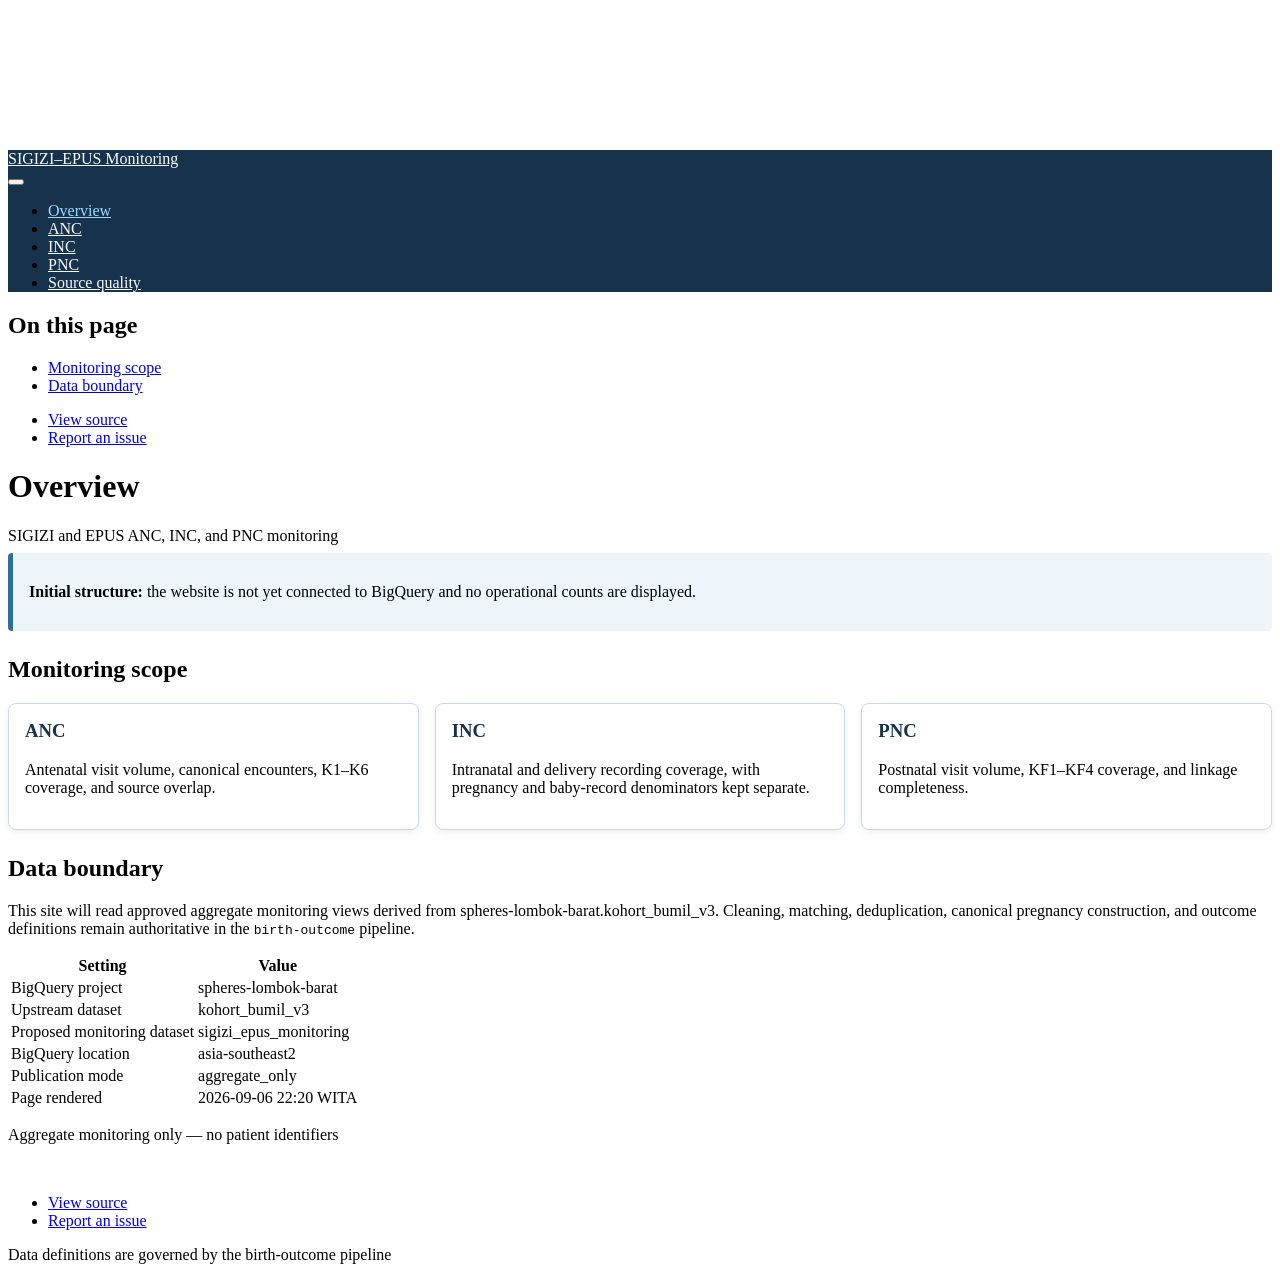
==== index.html @ 863f7309 "Built site for gh-pages" ====
<!DOCTYPE html>
<html xmlns="http://www.w3.org/1999/xhtml" lang="en" xml:lang="en"><head>

<meta charset="utf-8">
<meta name="generator" content="quarto-1.7.32">

<meta name="viewport" content="width=device-width, initial-scale=1.0, user-scalable=yes">

<meta name="description" content="SIGIZI and EPUS ANC, INC, and PNC monitoring">

<title>Overview – SIGIZI–EPUS Monitoring</title>
<style>
code{white-space: pre-wrap;}
span.smallcaps{font-variant: small-caps;}
div.columns{display: flex; gap: min(4vw, 1.5em);}
div.column{flex: auto; overflow-x: auto;}
div.hanging-indent{margin-left: 1.5em; text-indent: -1.5em;}
ul.task-list{list-style: none;}
ul.task-list li input[type="checkbox"] {
  width: 0.8em;
  margin: 0 0.8em 0.2em -1em; /* quarto-specific, see https://github.com/quarto-dev/quarto-cli/issues/4556 */ 
  vertical-align: middle;
}
</style>


<script src="site_libs/quarto-nav/quarto-nav.js"></script>
<script src="site_libs/quarto-nav/headroom.min.js"></script>
<script src="site_libs/clipboard/clipboard.min.js"></script>
<script src="site_libs/quarto-search/autocomplete.umd.js"></script>
<script src="site_libs/quarto-search/fuse.min.js"></script>
<script src="site_libs/quarto-search/quarto-search.js"></script>
<meta name="quarto:offset" content="./">
<script src="site_libs/quarto-html/quarto.js" type="module"></script>
<script src="site_libs/quarto-html/tabsets/tabsets.js" type="module"></script>
<script src="site_libs/quarto-html/popper.min.js"></script>
<script src="site_libs/quarto-html/tippy.umd.min.js"></script>
<script src="site_libs/quarto-html/anchor.min.js"></script>
<link href="site_libs/quarto-html/tippy.css" rel="stylesheet">
<link href="site_libs/quarto-html/quarto-syntax-highlighting-37eea08aefeeee20ff55810ff984fec1.css" rel="stylesheet" id="quarto-text-highlighting-styles">
<script src="site_libs/bootstrap/bootstrap.min.js"></script>
<link href="site_libs/bootstrap/bootstrap-icons.css" rel="stylesheet">
<link href="site_libs/bootstrap/bootstrap-dfb324f25d9b1687192fa8be62ac8f9c.min.css" rel="stylesheet" append-hash="true" id="quarto-bootstrap" data-mode="light">
<script id="quarto-search-options" type="application/json">{
  "location": "navbar",
  "copy-button": false,
  "collapse-after": 3,
  "panel-placement": "end",
  "type": "overlay",
  "limit": 50,
  "keyboard-shortcut": [
    "f",
    "/",
    "s"
  ],
  "show-item-context": false,
  "language": {
    "search-no-results-text": "No results",
    "search-matching-documents-text": "matching documents",
    "search-copy-link-title": "Copy link to search",
    "search-hide-matches-text": "Hide additional matches",
    "search-more-match-text": "more match in this document",
    "search-more-matches-text": "more matches in this document",
    "search-clear-button-title": "Clear",
    "search-text-placeholder": "",
    "search-detached-cancel-button-title": "Cancel",
    "search-submit-button-title": "Submit",
    "search-label": "Search"
  }
}</script>


<link rel="stylesheet" href="styles.css">
</head>

<body class="nav-fixed quarto-light">

<div id="quarto-search-results"></div>
  <header id="quarto-header" class="headroom fixed-top">
    <nav class="navbar navbar-expand-lg " data-bs-theme="dark">
      <div class="navbar-container container-fluid">
      <div class="navbar-brand-container mx-auto">
    <a class="navbar-brand" href="./index.html">
    <span class="navbar-title">SIGIZI–EPUS Monitoring</span>
    </a>
  </div>
            <div id="quarto-search" class="" title="Search"></div>
          <button class="navbar-toggler" type="button" data-bs-toggle="collapse" data-bs-target="#navbarCollapse" aria-controls="navbarCollapse" role="menu" aria-expanded="false" aria-label="Toggle navigation" onclick="if (window.quartoToggleHeadroom) { window.quartoToggleHeadroom(); }">
  <span class="navbar-toggler-icon"></span>
</button>
          <div class="collapse navbar-collapse" id="navbarCollapse">
            <ul class="navbar-nav navbar-nav-scroll me-auto">
  <li class="nav-item">
    <a class="nav-link active" href="./index.html" aria-current="page"> 
<span class="menu-text">Overview</span></a>
  </li>  
  <li class="nav-item">
    <a class="nav-link" href="./anc.html"> 
<span class="menu-text">ANC</span></a>
  </li>  
  <li class="nav-item">
    <a class="nav-link" href="./inc.html"> 
<span class="menu-text">INC</span></a>
  </li>  
  <li class="nav-item">
    <a class="nav-link" href="./pnc.html"> 
<span class="menu-text">PNC</span></a>
  </li>  
  <li class="nav-item">
    <a class="nav-link" href="./source-quality.html"> 
<span class="menu-text">Source quality</span></a>
  </li>  
</ul>
          </div> <!-- /navcollapse -->
            <div class="quarto-navbar-tools">
</div>
      </div> <!-- /container-fluid -->
    </nav>
</header>
<!-- content -->
<div id="quarto-content" class="quarto-container page-columns page-rows-contents page-layout-article page-navbar">
<!-- sidebar -->
<!-- margin-sidebar -->
    <div id="quarto-margin-sidebar" class="sidebar margin-sidebar">
        <nav id="TOC" role="doc-toc" class="toc-active">
    <h2 id="toc-title">On this page</h2>
   
  <ul>
  <li><a href="#monitoring-scope" id="toc-monitoring-scope" class="nav-link active" data-scroll-target="#monitoring-scope">Monitoring scope</a></li>
  <li><a href="#data-boundary" id="toc-data-boundary" class="nav-link" data-scroll-target="#data-boundary">Data boundary</a></li>
  </ul>
<div class="toc-actions"><ul><li><a href="https://github.com/oucru-id/sigizi-epus-monitoring/blob/main/index.qmd" class="toc-action"><i class="bi bi-github"></i>View source</a></li><li><a href="https://github.com/oucru-id/sigizi-epus-monitoring/issues/new" class="toc-action"><i class="bi empty"></i>Report an issue</a></li></ul></div></nav>
    </div>
<!-- main -->
<main class="content" id="quarto-document-content">

<header id="title-block-header" class="quarto-title-block default">
<div class="quarto-title">
<h1 class="title">Overview</h1>
</div>

<div>
  <div class="description">
    SIGIZI and EPUS ANC, INC, and PNC monitoring
  </div>
</div>


<div class="quarto-title-meta">

    
  
    
  </div>
  


</header>


<div class="status-banner">
<p><strong>Initial structure:</strong> the website is not yet connected to BigQuery and no operational counts are displayed.</p>
</div>
<section id="monitoring-scope" class="level2">
<h2 class="anchored" data-anchor-id="monitoring-scope">Monitoring scope</h2>
<div class="metric-grid">
<section id="anc" class="level3 metric-card">
<h3 class="anchored" data-anchor-id="anc">ANC</h3>
<p>Antenatal visit volume, canonical encounters, K1–K6 coverage, and source overlap.</p>
</section>
<section id="inc" class="level3 metric-card">
<h3 class="anchored" data-anchor-id="inc">INC</h3>
<p>Intranatal and delivery recording coverage, with pregnancy and baby-record denominators kept separate.</p>
</section>
<section id="pnc" class="level3 metric-card">
<h3 class="anchored" data-anchor-id="pnc">PNC</h3>
<p>Postnatal visit volume, KF1–KF4 coverage, and linkage completeness.</p>
</section>
</div>
</section>
<section id="data-boundary" class="level2">
<h2 class="anchored" data-anchor-id="data-boundary">Data boundary</h2>
<p>This site will read approved aggregate monitoring views derived from spheres-lombok-barat.kohort_bumil_v3. Cleaning, matching, deduplication, canonical pregnancy construction, and outcome definitions remain authoritative in the <code>birth-outcome</code> pipeline.</p>
<table class="caption-top table">
<thead>
<tr class="header">
<th>Setting</th>
<th>Value</th>
</tr>
</thead>
<tbody>
<tr class="odd">
<td>BigQuery project</td>
<td>spheres-lombok-barat</td>
</tr>
<tr class="even">
<td>Upstream dataset</td>
<td>kohort_bumil_v3</td>
</tr>
<tr class="odd">
<td>Proposed monitoring dataset</td>
<td>sigizi_epus_monitoring</td>
</tr>
<tr class="even">
<td>BigQuery location</td>
<td>asia-southeast2</td>
</tr>
<tr class="odd">
<td>Publication mode</td>
<td>aggregate_only</td>
</tr>
<tr class="even">
<td>Page rendered</td>
<td>2026-09-06 22:20 WITA</td>
</tr>
</tbody>
</table>


</section>

</main> <!-- /main -->
<script id="quarto-html-after-body" type="application/javascript">
  window.document.addEventListener("DOMContentLoaded", function (event) {
    const icon = "";
    const anchorJS = new window.AnchorJS();
    anchorJS.options = {
      placement: 'right',
      icon: icon
    };
    anchorJS.add('.anchored');
    const isCodeAnnotation = (el) => {
      for (const clz of el.classList) {
        if (clz.startsWith('code-annotation-')) {                     
          return true;
        }
      }
      return false;
    }
    const onCopySuccess = function(e) {
      // button target
      const button = e.trigger;
      // don't keep focus
      button.blur();
      // flash "checked"
      button.classList.add('code-copy-button-checked');
      var currentTitle = button.getAttribute("title");
      button.setAttribute("title", "Copied!");
      let tooltip;
      if (window.bootstrap) {
        button.setAttribute("data-bs-toggle", "tooltip");
        button.setAttribute("data-bs-placement", "left");
        button.setAttribute("data-bs-title", "Copied!");
        tooltip = new bootstrap.Tooltip(button, 
          { trigger: "manual", 
            customClass: "code-copy-button-tooltip",
            offset: [0, -8]});
        tooltip.show();    
      }
      setTimeout(function() {
        if (tooltip) {
          tooltip.hide();
          button.removeAttribute("data-bs-title");
          button.removeAttribute("data-bs-toggle");
          button.removeAttribute("data-bs-placement");
        }
        button.setAttribute("title", currentTitle);
        button.classList.remove('code-copy-button-checked');
      }, 1000);
      // clear code selection
      e.clearSelection();
    }
    const getTextToCopy = function(trigger) {
        const codeEl = trigger.previousElementSibling.cloneNode(true);
        for (const childEl of codeEl.children) {
          if (isCodeAnnotation(childEl)) {
            childEl.remove();
          }
        }
        return codeEl.innerText;
    }
    const clipboard = new window.ClipboardJS('.code-copy-button:not([data-in-quarto-modal])', {
      text: getTextToCopy
    });
    clipboard.on('success', onCopySuccess);
    if (window.document.getElementById('quarto-embedded-source-code-modal')) {
      const clipboardModal = new window.ClipboardJS('.code-copy-button[data-in-quarto-modal]', {
        text: getTextToCopy,
        container: window.document.getElementById('quarto-embedded-source-code-modal')
      });
      clipboardModal.on('success', onCopySuccess);
    }
      var localhostRegex = new RegExp(/^(?:http|https):\/\/localhost\:?[0-9]*\//);
      var mailtoRegex = new RegExp(/^mailto:/);
        var filterRegex = new RegExp("https:\/\/oucru-id\.github\.io\/sigizi-epus-monitoring\/");
      var isInternal = (href) => {
          return filterRegex.test(href) || localhostRegex.test(href) || mailtoRegex.test(href);
      }
      // Inspect non-navigation links and adorn them if external
     var links = window.document.querySelectorAll('a[href]:not(.nav-link):not(.navbar-brand):not(.toc-action):not(.sidebar-link):not(.sidebar-item-toggle):not(.pagination-link):not(.no-external):not([aria-hidden]):not(.dropdown-item):not(.quarto-navigation-tool):not(.about-link)');
      for (var i=0; i<links.length; i++) {
        const link = links[i];
        if (!isInternal(link.href)) {
          // undo the damage that might have been done by quarto-nav.js in the case of
          // links that we want to consider external
          if (link.dataset.originalHref !== undefined) {
            link.href = link.dataset.originalHref;
          }
            // target, if specified
            link.setAttribute("target", "_blank");
            if (link.getAttribute("rel") === null) {
              link.setAttribute("rel", "noopener");
            }
        }
      }
    function tippyHover(el, contentFn, onTriggerFn, onUntriggerFn) {
      const config = {
        allowHTML: true,
        maxWidth: 500,
        delay: 100,
        arrow: false,
        appendTo: function(el) {
            return el.parentElement;
        },
        interactive: true,
        interactiveBorder: 10,
        theme: 'quarto',
        placement: 'bottom-start',
      };
      if (contentFn) {
        config.content = contentFn;
      }
      if (onTriggerFn) {
        config.onTrigger = onTriggerFn;
      }
      if (onUntriggerFn) {
        config.onUntrigger = onUntriggerFn;
      }
      window.tippy(el, config); 
    }
    const noterefs = window.document.querySelectorAll('a[role="doc-noteref"]');
    for (var i=0; i<noterefs.length; i++) {
      const ref = noterefs[i];
      tippyHover(ref, function() {
        // use id or data attribute instead here
        let href = ref.getAttribute('data-footnote-href') || ref.getAttribute('href');
        try { href = new URL(href).hash; } catch {}
        const id = href.replace(/^#\/?/, "");
        const note = window.document.getElementById(id);
        if (note) {
          return note.innerHTML;
        } else {
          return "";
        }
      });
    }
    const xrefs = window.document.querySelectorAll('a.quarto-xref');
    const processXRef = (id, note) => {
      // Strip column container classes
      const stripColumnClz = (el) => {
        el.classList.remove("page-full", "page-columns");
        if (el.children) {
          for (const child of el.children) {
            stripColumnClz(child);
          }
        }
      }
      stripColumnClz(note)
      if (id === null || id.startsWith('sec-')) {
        // Special case sections, only their first couple elements
        const container = document.createElement("div");
        if (note.children && note.children.length > 2) {
          container.appendChild(note.children[0].cloneNode(true));
          for (let i = 1; i < note.children.length; i++) {
            const child = note.children[i];
            if (child.tagName === "P" && child.innerText === "") {
              continue;
            } else {
              container.appendChild(child.cloneNode(true));
              break;
            }
          }
          if (window.Quarto?.typesetMath) {
            window.Quarto.typesetMath(container);
          }
          return container.innerHTML
        } else {
          if (window.Quarto?.typesetMath) {
            window.Quarto.typesetMath(note);
          }
          return note.innerHTML;
        }
      } else {
        // Remove any anchor links if they are present
        const anchorLink = note.querySelector('a.anchorjs-link');
        if (anchorLink) {
          anchorLink.remove();
        }
        if (window.Quarto?.typesetMath) {
          window.Quarto.typesetMath(note);
        }
        if (note.classList.contains("callout")) {
          return note.outerHTML;
        } else {
          return note.innerHTML;
        }
      }
    }
    for (var i=0; i<xrefs.length; i++) {
      const xref = xrefs[i];
      tippyHover(xref, undefined, function(instance) {
        instance.disable();
        let url = xref.getAttribute('href');
        let hash = undefined; 
        if (url.startsWith('#')) {
          hash = url;
        } else {
          try { hash = new URL(url).hash; } catch {}
        }
        if (hash) {
          const id = hash.replace(/^#\/?/, "");
          const note = window.document.getElementById(id);
          if (note !== null) {
            try {
              const html = processXRef(id, note.cloneNode(true));
              instance.setContent(html);
            } finally {
              instance.enable();
              instance.show();
            }
          } else {
            // See if we can fetch this
            fetch(url.split('#')[0])
            .then(res => res.text())
            .then(html => {
              const parser = new DOMParser();
              const htmlDoc = parser.parseFromString(html, "text/html");
              const note = htmlDoc.getElementById(id);
              if (note !== null) {
                const html = processXRef(id, note);
                instance.setContent(html);
              } 
            }).finally(() => {
              instance.enable();
              instance.show();
            });
          }
        } else {
          // See if we can fetch a full url (with no hash to target)
          // This is a special case and we should probably do some content thinning / targeting
          fetch(url)
          .then(res => res.text())
          .then(html => {
            const parser = new DOMParser();
            const htmlDoc = parser.parseFromString(html, "text/html");
            const note = htmlDoc.querySelector('main.content');
            if (note !== null) {
              // This should only happen for chapter cross references
              // (since there is no id in the URL)
              // remove the first header
              if (note.children.length > 0 && note.children[0].tagName === "HEADER") {
                note.children[0].remove();
              }
              const html = processXRef(null, note);
              instance.setContent(html);
            } 
          }).finally(() => {
            instance.enable();
            instance.show();
          });
        }
      }, function(instance) {
      });
    }
        let selectedAnnoteEl;
        const selectorForAnnotation = ( cell, annotation) => {
          let cellAttr = 'data-code-cell="' + cell + '"';
          let lineAttr = 'data-code-annotation="' +  annotation + '"';
          const selector = 'span[' + cellAttr + '][' + lineAttr + ']';
          return selector;
        }
        const selectCodeLines = (annoteEl) => {
          const doc = window.document;
          const targetCell = annoteEl.getAttribute("data-target-cell");
          const targetAnnotation = annoteEl.getAttribute("data-target-annotation");
          const annoteSpan = window.document.querySelector(selectorForAnnotation(targetCell, targetAnnotation));
          const lines = annoteSpan.getAttribute("data-code-lines").split(",");
          const lineIds = lines.map((line) => {
            return targetCell + "-" + line;
          })
          let top = null;
          let height = null;
          let parent = null;
          if (lineIds.length > 0) {
              //compute the position of the single el (top and bottom and make a div)
              const el = window.document.getElementById(lineIds[0]);
              top = el.offsetTop;
              height = el.offsetHeight;
              parent = el.parentElement.parentElement;
            if (lineIds.length > 1) {
              const lastEl = window.document.getElementById(lineIds[lineIds.length - 1]);
              const bottom = lastEl.offsetTop + lastEl.offsetHeight;
              height = bottom - top;
            }
            if (top !== null && height !== null && parent !== null) {
              // cook up a div (if necessary) and position it 
              let div = window.document.getElementById("code-annotation-line-highlight");
              if (div === null) {
                div = window.document.createElement("div");
                div.setAttribute("id", "code-annotation-line-highlight");
                div.style.position = 'absolute';
                parent.appendChild(div);
              }
              div.style.top = top - 2 + "px";
              div.style.height = height + 4 + "px";
              div.style.left = 0;
              let gutterDiv = window.document.getElementById("code-annotation-line-highlight-gutter");
              if (gutterDiv === null) {
                gutterDiv = window.document.createElement("div");
                gutterDiv.setAttribute("id", "code-annotation-line-highlight-gutter");
                gutterDiv.style.position = 'absolute';
                const codeCell = window.document.getElementById(targetCell);
                const gutter = codeCell.querySelector('.code-annotation-gutter');
                gutter.appendChild(gutterDiv);
              }
              gutterDiv.style.top = top - 2 + "px";
              gutterDiv.style.height = height + 4 + "px";
            }
            selectedAnnoteEl = annoteEl;
          }
        };
        const unselectCodeLines = () => {
          const elementsIds = ["code-annotation-line-highlight", "code-annotation-line-highlight-gutter"];
          elementsIds.forEach((elId) => {
            const div = window.document.getElementById(elId);
            if (div) {
              div.remove();
            }
          });
          selectedAnnoteEl = undefined;
        };
          // Handle positioning of the toggle
      window.addEventListener(
        "resize",
        throttle(() => {
          elRect = undefined;
          if (selectedAnnoteEl) {
            selectCodeLines(selectedAnnoteEl);
          }
        }, 10)
      );
      function throttle(fn, ms) {
      let throttle = false;
      let timer;
        return (...args) => {
          if(!throttle) { // first call gets through
              fn.apply(this, args);
              throttle = true;
          } else { // all the others get throttled
              if(timer) clearTimeout(timer); // cancel #2
              timer = setTimeout(() => {
                fn.apply(this, args);
                timer = throttle = false;
              }, ms);
          }
        };
      }
        // Attach click handler to the DT
        const annoteDls = window.document.querySelectorAll('dt[data-target-cell]');
        for (const annoteDlNode of annoteDls) {
          annoteDlNode.addEventListener('click', (event) => {
            const clickedEl = event.target;
            if (clickedEl !== selectedAnnoteEl) {
              unselectCodeLines();
              const activeEl = window.document.querySelector('dt[data-target-cell].code-annotation-active');
              if (activeEl) {
                activeEl.classList.remove('code-annotation-active');
              }
              selectCodeLines(clickedEl);
              clickedEl.classList.add('code-annotation-active');
            } else {
              // Unselect the line
              unselectCodeLines();
              clickedEl.classList.remove('code-annotation-active');
            }
          });
        }
    const findCites = (el) => {
      const parentEl = el.parentElement;
      if (parentEl) {
        const cites = parentEl.dataset.cites;
        if (cites) {
          return {
            el,
            cites: cites.split(' ')
          };
        } else {
          return findCites(el.parentElement)
        }
      } else {
        return undefined;
      }
    };
    var bibliorefs = window.document.querySelectorAll('a[role="doc-biblioref"]');
    for (var i=0; i<bibliorefs.length; i++) {
      const ref = bibliorefs[i];
      const citeInfo = findCites(ref);
      if (citeInfo) {
        tippyHover(citeInfo.el, function() {
          var popup = window.document.createElement('div');
          citeInfo.cites.forEach(function(cite) {
            var citeDiv = window.document.createElement('div');
            citeDiv.classList.add('hanging-indent');
            citeDiv.classList.add('csl-entry');
            var biblioDiv = window.document.getElementById('ref-' + cite);
            if (biblioDiv) {
              citeDiv.innerHTML = biblioDiv.innerHTML;
            }
            popup.appendChild(citeDiv);
          });
          return popup.innerHTML;
        });
      }
    }
  });
  </script>
</div> <!-- /content -->
<footer class="footer">
  <div class="nav-footer">
    <div class="nav-footer-left">
<p>Aggregate monitoring only — no patient identifiers</p>
</div>   
    <div class="nav-footer-center">
      &nbsp;
    <div class="toc-actions d-sm-block d-md-none"><ul><li><a href="https://github.com/oucru-id/sigizi-epus-monitoring/blob/main/index.qmd" class="toc-action"><i class="bi bi-github"></i>View source</a></li><li><a href="https://github.com/oucru-id/sigizi-epus-monitoring/issues/new" class="toc-action"><i class="bi empty"></i>Report an issue</a></li></ul></div></div>
    <div class="nav-footer-right">
<p>Data definitions are governed by the birth-outcome pipeline</p>
</div>
  </div>
</footer>




</body></html>
---- site_libs/quarto-html/tippy.css ----
.tippy-box[data-animation=fade][data-state=hidden]{opacity:0}[data-tippy-root]{max-width:calc(100vw - 10px)}.tippy-box{position:relative;background-color:#333;color:#fff;border-radius:4px;font-size:14px;line-height:1.4;white-space:normal;outline:0;transition-property:transform,visibility,opacity}.tippy-box[data-placement^=top]>.tippy-arrow{bottom:0}.tippy-box[data-placement^=top]>.tippy-arrow:before{bottom:-7px;left:0;border-width:8px 8px 0;border-top-color:initial;transform-origin:center top}.tippy-box[data-placement^=bottom]>.tippy-arrow{top:0}.tippy-box[data-placement^=bottom]>.tippy-arrow:before{top:-7px;left:0;border-width:0 8px 8px;border-bottom-color:initial;transform-origin:center bottom}.tippy-box[data-placement^=left]>.tippy-arrow{right:0}.tippy-box[data-placement^=left]>.tippy-arrow:before{border-width:8px 0 8px 8px;border-left-color:initial;right:-7px;transform-origin:center left}.tippy-box[data-placement^=right]>.tippy-arrow{left:0}.tippy-box[data-placement^=right]>.tippy-arrow:before{left:-7px;border-width:8px 8px 8px 0;border-right-color:initial;transform-origin:center right}.tippy-box[data-inertia][data-state=visible]{transition-timing-function:cubic-bezier(.54,1.5,.38,1.11)}.tippy-arrow{width:16px;height:16px;color:#333}.tippy-arrow:before{content:"";position:absolute;border-color:transparent;border-style:solid}.tippy-content{position:relative;padding:5px 9px;z-index:1}
---- site_libs/quarto-html/quarto-syntax-highlighting-37eea08aefeeee20ff55810ff984fec1.css ----
/* quarto syntax highlight colors */
:root {
  --quarto-hl-ot-color: #003B4F;
  --quarto-hl-at-color: #657422;
  --quarto-hl-ss-color: #20794D;
  --quarto-hl-an-color: #5E5E5E;
  --quarto-hl-fu-color: #4758AB;
  --quarto-hl-st-color: #20794D;
  --quarto-hl-cf-color: #003B4F;
  --quarto-hl-op-color: #5E5E5E;
  --quarto-hl-er-color: #AD0000;
  --quarto-hl-bn-color: #AD0000;
  --quarto-hl-al-color: #AD0000;
  --quarto-hl-va-color: #111111;
  --quarto-hl-bu-color: inherit;
  --quarto-hl-ex-color: inherit;
  --quarto-hl-pp-color: #AD0000;
  --quarto-hl-in-color: #5E5E5E;
  --quarto-hl-vs-color: #20794D;
  --quarto-hl-wa-color: #5E5E5E;
  --quarto-hl-do-color: #5E5E5E;
  --quarto-hl-im-color: #00769E;
  --quarto-hl-ch-color: #20794D;
  --quarto-hl-dt-color: #AD0000;
  --quarto-hl-fl-color: #AD0000;
  --quarto-hl-co-color: #5E5E5E;
  --quarto-hl-cv-color: #5E5E5E;
  --quarto-hl-cn-color: #8f5902;
  --quarto-hl-sc-color: #5E5E5E;
  --quarto-hl-dv-color: #AD0000;
  --quarto-hl-kw-color: #003B4F;
}

/* other quarto variables */
:root {
  --quarto-font-monospace: SFMono-Regular, Menlo, Monaco, Consolas, "Liberation Mono", "Courier New", monospace;
}

/* syntax highlight based on Pandoc's rules */
pre > code.sourceCode > span {
  color: #003B4F;
}

code.sourceCode > span {
  color: #003B4F;
}

div.sourceCode,
div.sourceCode pre.sourceCode {
  color: #003B4F;
}

/* Normal */
code span {
  color: #003B4F;
}

/* Alert */
code span.al {
  color: #AD0000;
  font-style: inherit;
}

/* Annotation */
code span.an {
  color: #5E5E5E;
  font-style: inherit;
}

/* Attribute */
code span.at {
  color: #657422;
  font-style: inherit;
}

/* BaseN */
code span.bn {
  color: #AD0000;
  font-style: inherit;
}

/* BuiltIn */
code span.bu {
  font-style: inherit;
}

/* ControlFlow */
code span.cf {
  color: #003B4F;
  font-weight: bold;
  font-style: inherit;
}

/* Char */
code span.ch {
  color: #20794D;
  font-style: inherit;
}

/* Constant */
code span.cn {
  color: #8f5902;
  font-style: inherit;
}

/* Comment */
code span.co {
  color: #5E5E5E;
  font-style: inherit;
}

/* CommentVar */
code span.cv {
  color: #5E5E5E;
  font-style: italic;
}

/* Documentation */
code span.do {
  color: #5E5E5E;
  font-style: italic;
}

/* DataType */
code span.dt {
  color: #AD0000;
  font-style: inherit;
}

/* DecVal */
code span.dv {
  color: #AD0000;
  font-style: inherit;
}

/* Error */
code span.er {
  color: #AD0000;
  font-style: inherit;
}

/* Extension */
code span.ex {
  font-style: inherit;
}

/* Float */
code span.fl {
  color: #AD0000;
  font-style: inherit;
}

/* Function */
code span.fu {
  color: #4758AB;
  font-style: inherit;
}

/* Import */
code span.im {
  color: #00769E;
  font-style: inherit;
}

/* Information */
code span.in {
  color: #5E5E5E;
  font-style: inherit;
}

/* Keyword */
code span.kw {
  color: #003B4F;
  font-weight: bold;
  font-style: inherit;
}

/* Operator */
code span.op {
  color: #5E5E5E;
  font-style: inherit;
}

/* Other */
code span.ot {
  color: #003B4F;
  font-style: inherit;
}

/* Preprocessor */
code span.pp {
  color: #AD0000;
  font-style: inherit;
}

/* SpecialChar */
code span.sc {
  color: #5E5E5E;
  font-style: inherit;
}

/* SpecialString */
code span.ss {
  color: #20794D;
  font-style: inherit;
}

/* String */
code span.st {
  color: #20794D;
  font-style: inherit;
}

/* Variable */
code span.va {
  color: #111111;
  font-style: inherit;
}

/* VerbatimString */
code span.vs {
  color: #20794D;
  font-style: inherit;
}

/* Warning */
code span.wa {
  color: #5E5E5E;
  font-style: italic;
}

.prevent-inlining {
  content: "</";
}

/*# sourceMappingURL=27d3d809615f7771493d095567f04340.css.map */
---- styles.css ----
:root {
  --monitor-navy: #17324d;
  --monitor-blue: #2b6f9f;
  --monitor-pale: #edf5fa;
  --monitor-border: #c9d9e4;
}

.navbar {
  background-color: var(--monitor-navy);
}

.navbar .navbar-brand,
.navbar .navbar-nav .nav-link,
.navbar .quarto-navbar-tools .quarto-navigation-tool {
  color: #f7fbff;
}

.navbar .navbar-nav .nav-link.active,
.navbar .navbar-nav .nav-link:hover,
.navbar .navbar-brand:hover {
  color: #9dd8ff;
}

.status-banner {
  background: var(--monitor-pale);
  border-left: 0.35rem solid var(--monitor-blue);
  border-radius: 0.25rem;
  margin: 0.5rem 0 1.5rem;
  padding: 0.9rem 1rem;
}

.metric-grid {
  display: grid;
  gap: 1rem;
  grid-template-columns: repeat(3, minmax(0, 1fr));
  margin-bottom: 1.5rem;
  min-width: 0;
}

.metric-card {
  border: 1px solid var(--monitor-border);
  border-radius: 0.5rem;
  box-shadow: 0 0.15rem 0.4rem rgb(23 50 77 / 8%);
  min-width: 0;
  overflow-wrap: anywhere;
  padding: 1rem;
}

.metric-card h3 {
  color: var(--monitor-navy);
  margin-top: 0;
}

@media (max-width: 767.98px) {
  .metric-grid {
    grid-template-columns: minmax(0, 1fr);
  }

  .status-banner {
    overflow-wrap: anywhere;
  }
}
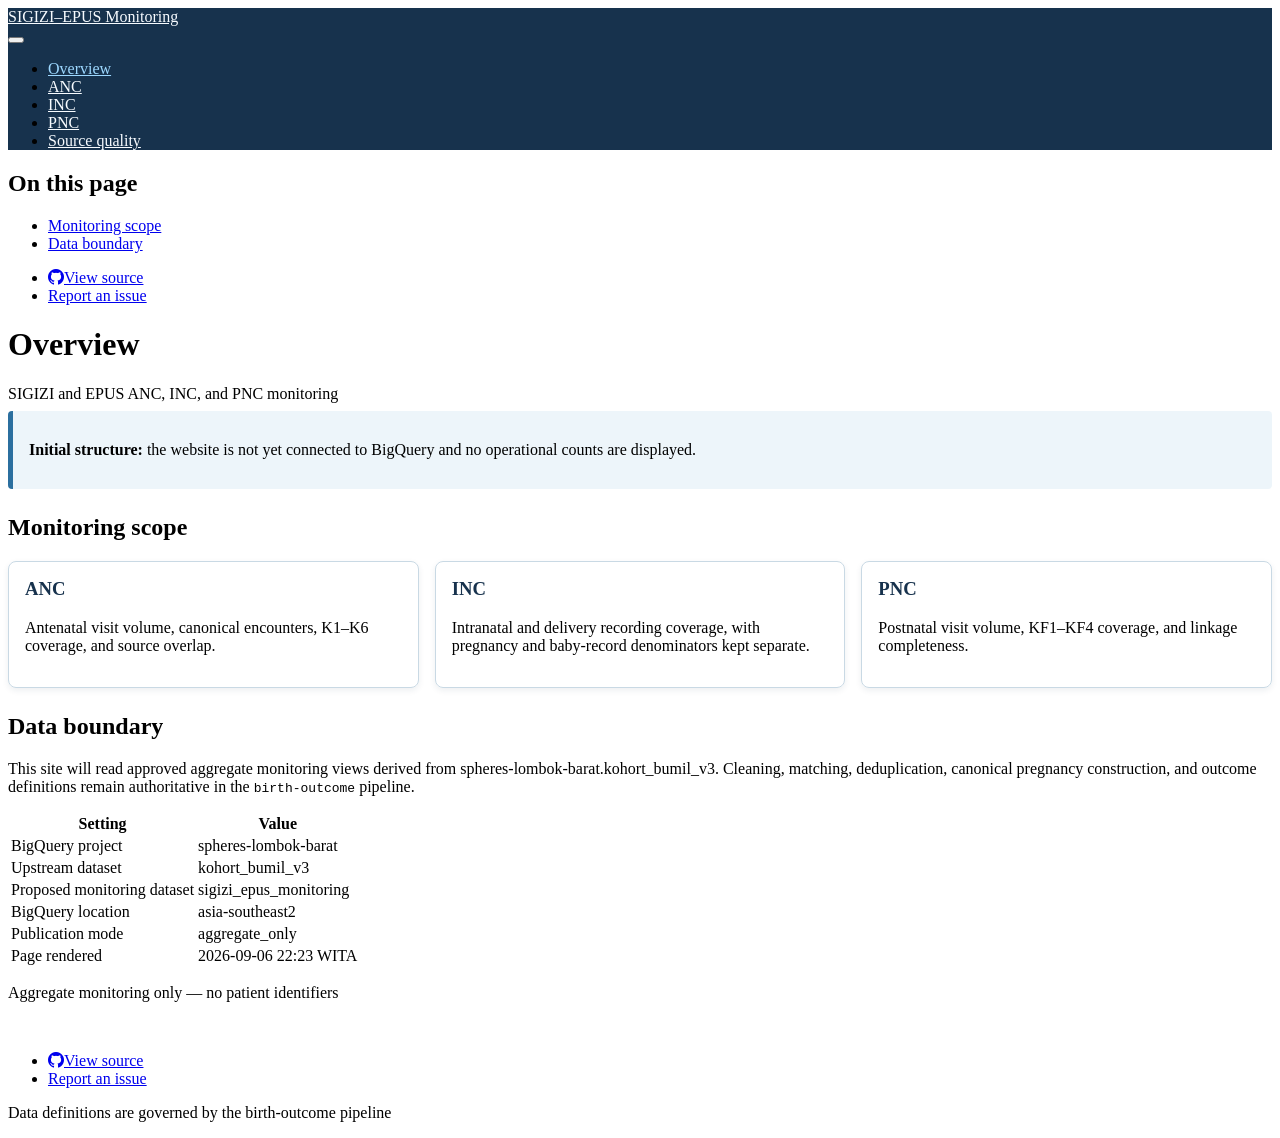
==== commit a02646f4: "Built site for gh-pages" ====
--- a/index.html
+++ b/index.html
@@ -2,7 +2,7 @@
 <html xmlns="http://www.w3.org/1999/xhtml" lang="en" xml:lang="en"><head>
 
 <meta charset="utf-8">
-<meta name="generator" content="quarto-1.7.32">
+<meta name="generator" content="quarto-1.10.18">
 
 <meta name="viewport" content="width=device-width, initial-scale=1.0, user-scalable=yes">
 
@@ -10,10 +10,16 @@
 
 <title>Overview – SIGIZI–EPUS Monitoring</title>
 <style>
-code{white-space: pre-wrap;}
+/* Default styles provided by pandoc.
+** See https://pandoc.org/MANUAL.html#variables-for-html for config info.
+*/
 span.smallcaps{font-variant: small-caps;}
-div.columns{display: flex; gap: min(4vw, 1.5em);}
-div.column{flex: auto; overflow-x: auto;}
+div.columns{display: flex; gap: 1.5em;}
+div.column{flex: auto;}
+@media screen {
+div.columns{gap: min(4vw, 1.5em);}
+div.column{overflow-x: auto;}
+}
 div.hanging-indent{margin-left: 1.5em; text-indent: -1.5em;}
 ul.task-list{list-style: none;}
 ul.task-list li input[type="checkbox"] {
@@ -37,10 +43,10 @@
 <script src="site_libs/quarto-html/tippy.umd.min.js"></script>
 <script src="site_libs/quarto-html/anchor.min.js"></script>
 <link href="site_libs/quarto-html/tippy.css" rel="stylesheet">
-<link href="site_libs/quarto-html/quarto-syntax-highlighting-37eea08aefeeee20ff55810ff984fec1.css" rel="stylesheet" id="quarto-text-highlighting-styles">
+<link href="site_libs/quarto-html/quarto-syntax-highlighting-64a204ab8560d761af7679ceaba22944.css" rel="stylesheet" id="quarto-text-highlighting-styles">
 <script src="site_libs/bootstrap/bootstrap.min.js"></script>
 <link href="site_libs/bootstrap/bootstrap-icons.css" rel="stylesheet">
-<link href="site_libs/bootstrap/bootstrap-dfb324f25d9b1687192fa8be62ac8f9c.min.css" rel="stylesheet" append-hash="true" id="quarto-bootstrap" data-mode="light">
+<link href="site_libs/bootstrap/bootstrap-3e9b1289f5f353c49b617ce48ad2bc38.min.css" rel="stylesheet" append-hash="true" id="quarto-bootstrap" data-mode="light">
 <script id="quarto-search-options" type="application/json">{
   "location": "navbar",
   "copy-button": false,
@@ -211,7 +217,7 @@
 </tr>
 <tr class="even">
 <td>Page rendered</td>
-<td>2026-09-06 22:20 WITA</td>
+<td>2026-09-06 22:23 WITA</td>
 </tr>
 </tbody>
 </table>
@@ -271,13 +277,14 @@
       e.clearSelection();
     }
     const getTextToCopy = function(trigger) {
-        const codeEl = trigger.previousElementSibling.cloneNode(true);
-        for (const childEl of codeEl.children) {
-          if (isCodeAnnotation(childEl)) {
-            childEl.remove();
-          }
-        }
-        return codeEl.innerText;
+      const outerScaffold = trigger.parentElement.cloneNode(true);
+      const codeEl = outerScaffold.querySelector('code');
+      for (const childEl of codeEl.children) {
+        if (isCodeAnnotation(childEl)) {
+          childEl.remove();
+        }
+      }
+      return codeEl.innerText;
     }
     const clipboard = new window.ClipboardJS('.code-copy-button:not([data-in-quarto-modal])', {
       text: getTextToCopy
--- a/site_libs/quarto-html/quarto-syntax-highlighting-64a204ab8560d761af7679ceaba22944.css
+++ b/site_libs/quarto-html/quarto-syntax-highlighting-64a204ab8560d761af7679ceaba22944.css
@@ -0,0 +1,236 @@
+/* quarto syntax highlight colors */
+:root {
+  --quarto-hl-ot-color: #003B4F;
+  --quarto-hl-at-color: #657422;
+  --quarto-hl-ss-color: #20794D;
+  --quarto-hl-an-color: #5E5E5E;
+  --quarto-hl-fu-color: #4758AB;
+  --quarto-hl-st-color: #20794D;
+  --quarto-hl-cf-color: #003B4F;
+  --quarto-hl-op-color: #5E5E5E;
+  --quarto-hl-er-color: #AD0000;
+  --quarto-hl-bn-color: #AD0000;
+  --quarto-hl-al-color: #AD0000;
+  --quarto-hl-va-color: #111111;
+  --quarto-hl-bu-color: inherit;
+  --quarto-hl-ex-color: inherit;
+  --quarto-hl-pp-color: #AD0000;
+  --quarto-hl-in-color: #5E5E5E;
+  --quarto-hl-vs-color: #20794D;
+  --quarto-hl-wa-color: #5E5E5E;
+  --quarto-hl-do-color: #5E5E5E;
+  --quarto-hl-im-color: #00769E;
+  --quarto-hl-ch-color: #20794D;
+  --quarto-hl-dt-color: #AD0000;
+  --quarto-hl-fl-color: #AD0000;
+  --quarto-hl-co-color: #5E5E5E;
+  --quarto-hl-cv-color: #5E5E5E;
+  --quarto-hl-cn-color: #8f5902;
+  --quarto-hl-sc-color: #5E5E5E;
+  --quarto-hl-dv-color: #AD0000;
+  --quarto-hl-kw-color: #003B4F;
+}
+
+/* other quarto variables */
+:root {
+  --quarto-font-monospace: SFMono-Regular, Menlo, Monaco, Consolas, "Liberation Mono", "Courier New", monospace;
+}
+
+/* syntax highlight based on Pandoc's rules */
+pre > code.sourceCode > span {
+  color: #003B4F;
+}
+
+code.sourceCode > span {
+  color: #003B4F;
+}
+
+div.sourceCode,
+div.sourceCode pre.sourceCode {
+  color: #003B4F;
+}
+
+/* Normal */
+code span {
+  color: #003B4F;
+}
+
+/* Alert */
+code span.al {
+  color: #AD0000;
+  font-style: inherit;
+}
+
+/* Annotation */
+code span.an {
+  color: #5E5E5E;
+  font-style: inherit;
+}
+
+/* Attribute */
+code span.at {
+  color: #657422;
+  font-style: inherit;
+}
+
+/* BaseN */
+code span.bn {
+  color: #AD0000;
+  font-style: inherit;
+}
+
+/* BuiltIn */
+code span.bu {
+  font-style: inherit;
+}
+
+/* ControlFlow */
+code span.cf {
+  color: #003B4F;
+  font-weight: bold;
+  font-style: inherit;
+}
+
+/* Char */
+code span.ch {
+  color: #20794D;
+  font-style: inherit;
+}
+
+/* Constant */
+code span.cn {
+  color: #8f5902;
+  font-style: inherit;
+}
+
+/* Comment */
+code span.co {
+  color: #5E5E5E;
+  font-style: inherit;
+}
+
+/* CommentVar */
+code span.cv {
+  color: #5E5E5E;
+  font-style: italic;
+}
+
+/* Documentation */
+code span.do {
+  color: #5E5E5E;
+  font-style: italic;
+}
+
+/* DataType */
+code span.dt {
+  color: #AD0000;
+  font-style: inherit;
+}
+
+/* DecVal */
+code span.dv {
+  color: #AD0000;
+  font-style: inherit;
+}
+
+/* Error */
+code span.er {
+  color: #AD0000;
+  font-style: inherit;
+}
+
+/* Extension */
+code span.ex {
+  font-style: inherit;
+}
+
+/* Float */
+code span.fl {
+  color: #AD0000;
+  font-style: inherit;
+}
+
+/* Function */
+code span.fu {
+  color: #4758AB;
+  font-style: inherit;
+}
+
+/* Import */
+code span.im {
+  color: #00769E;
+  font-style: inherit;
+}
+
+/* Information */
+code span.in {
+  color: #5E5E5E;
+  font-style: inherit;
+}
+
+/* Keyword */
+code span.kw {
+  color: #003B4F;
+  font-weight: bold;
+  font-style: inherit;
+}
+
+/* Operator */
+code span.op {
+  color: #5E5E5E;
+  font-style: inherit;
+}
+
+/* Other */
+code span.ot {
+  color: #003B4F;
+  font-style: inherit;
+}
+
+/* Preprocessor */
+code span.pp {
+  color: #AD0000;
+  font-style: inherit;
+}
+
+/* SpecialChar */
+code span.sc {
+  color: #5E5E5E;
+  font-style: inherit;
+}
+
+/* SpecialString */
+code span.ss {
+  color: #20794D;
+  font-style: inherit;
+}
+
+/* String */
+code span.st {
+  color: #20794D;
+  font-style: inherit;
+}
+
+/* Variable */
+code span.va {
+  color: #111111;
+  font-style: inherit;
+}
+
+/* VerbatimString */
+code span.vs {
+  color: #20794D;
+  font-style: inherit;
+}
+
+/* Warning */
+code span.wa {
+  color: #5E5E5E;
+  font-style: italic;
+}
+
+.prevent-inlining {
+  content: "</";
+}
+
+/*# sourceMappingURL=9d8d5bb603a83b8298b89080a598c93b.css.map */
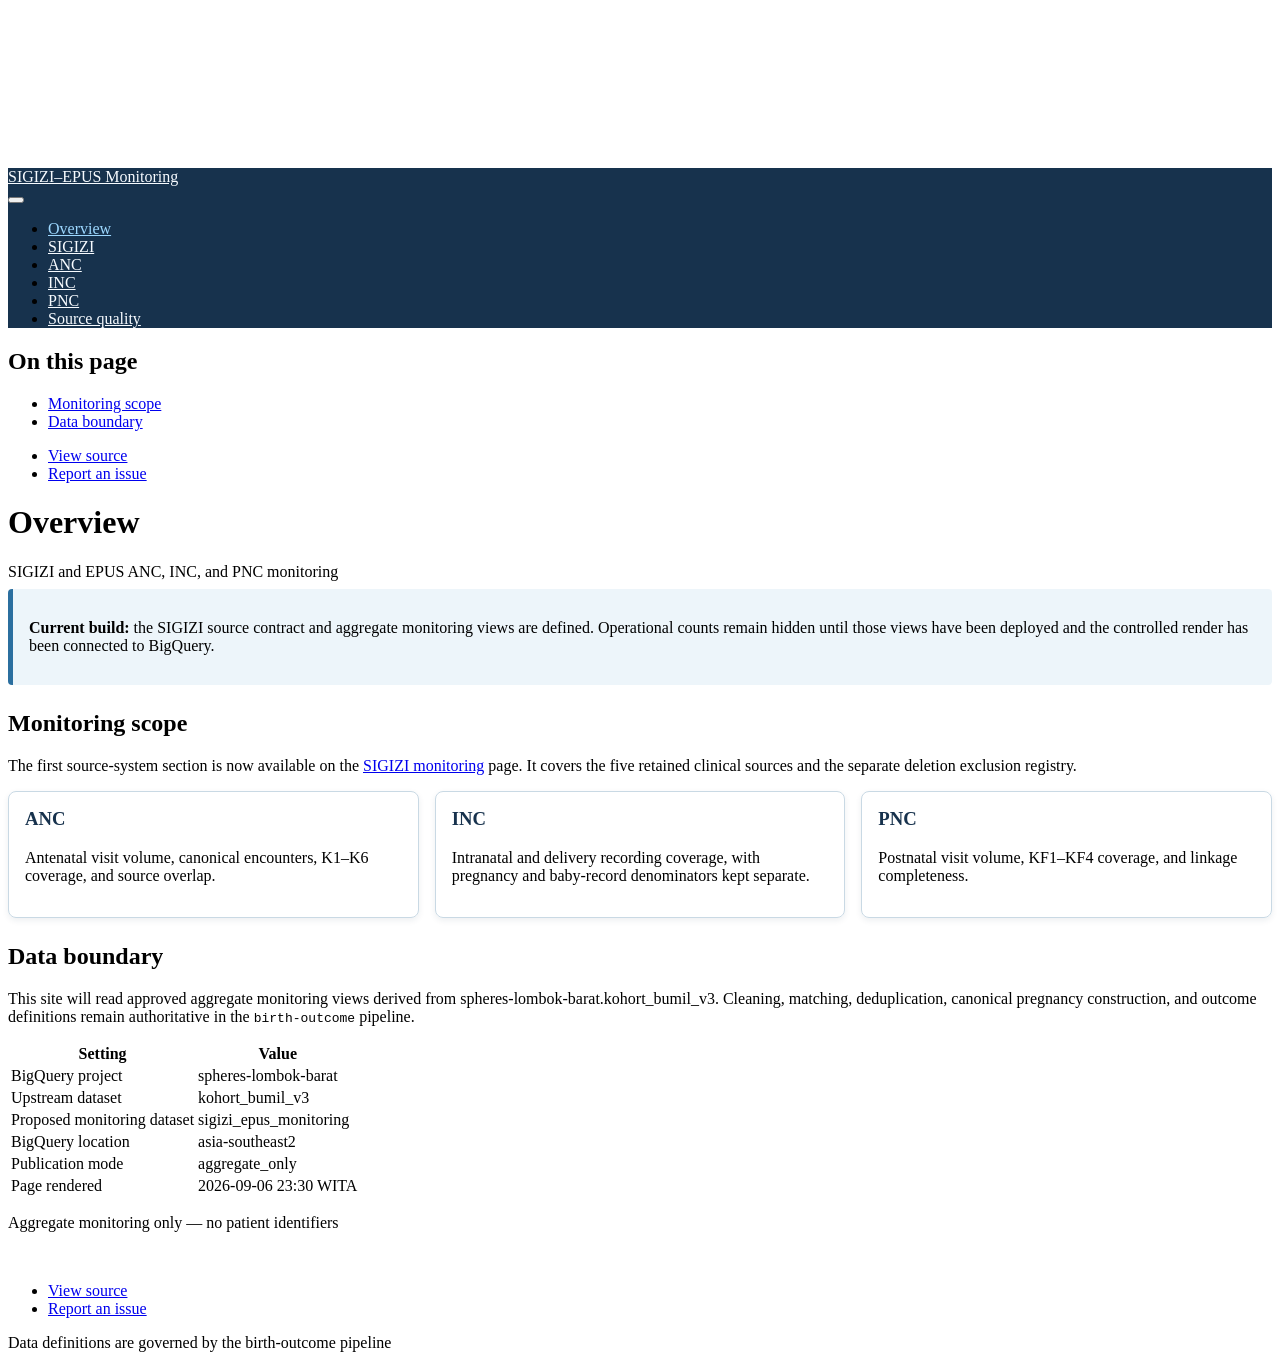
==== commit 9749c122: "Built site for gh-pages" ====
--- a/index.html
+++ b/index.html
@@ -2,7 +2,7 @@
 <html xmlns="http://www.w3.org/1999/xhtml" lang="en" xml:lang="en"><head>
 
 <meta charset="utf-8">
-<meta name="generator" content="quarto-1.10.18">
+<meta name="generator" content="quarto-1.7.32">
 
 <meta name="viewport" content="width=device-width, initial-scale=1.0, user-scalable=yes">
 
@@ -10,16 +10,10 @@
 
 <title>Overview – SIGIZI–EPUS Monitoring</title>
 <style>
-/* Default styles provided by pandoc.
-** See https://pandoc.org/MANUAL.html#variables-for-html for config info.
-*/
+code{white-space: pre-wrap;}
 span.smallcaps{font-variant: small-caps;}
-div.columns{display: flex; gap: 1.5em;}
-div.column{flex: auto;}
-@media screen {
-div.columns{gap: min(4vw, 1.5em);}
-div.column{overflow-x: auto;}
-}
+div.columns{display: flex; gap: min(4vw, 1.5em);}
+div.column{flex: auto; overflow-x: auto;}
 div.hanging-indent{margin-left: 1.5em; text-indent: -1.5em;}
 ul.task-list{list-style: none;}
 ul.task-list li input[type="checkbox"] {
@@ -43,10 +37,10 @@
 <script src="site_libs/quarto-html/tippy.umd.min.js"></script>
 <script src="site_libs/quarto-html/anchor.min.js"></script>
 <link href="site_libs/quarto-html/tippy.css" rel="stylesheet">
-<link href="site_libs/quarto-html/quarto-syntax-highlighting-64a204ab8560d761af7679ceaba22944.css" rel="stylesheet" id="quarto-text-highlighting-styles">
+<link href="site_libs/quarto-html/quarto-syntax-highlighting-37eea08aefeeee20ff55810ff984fec1.css" rel="stylesheet" id="quarto-text-highlighting-styles">
 <script src="site_libs/bootstrap/bootstrap.min.js"></script>
 <link href="site_libs/bootstrap/bootstrap-icons.css" rel="stylesheet">
-<link href="site_libs/bootstrap/bootstrap-3e9b1289f5f353c49b617ce48ad2bc38.min.css" rel="stylesheet" append-hash="true" id="quarto-bootstrap" data-mode="light">
+<link href="site_libs/bootstrap/bootstrap-dfb324f25d9b1687192fa8be62ac8f9c.min.css" rel="stylesheet" append-hash="true" id="quarto-bootstrap" data-mode="light">
 <script id="quarto-search-options" type="application/json">{
   "location": "navbar",
   "copy-button": false,
@@ -99,6 +93,10 @@
   <li class="nav-item">
     <a class="nav-link active" href="./index.html" aria-current="page"> 
 <span class="menu-text">Overview</span></a>
+  </li>  
+  <li class="nav-item">
+    <a class="nav-link" href="./sigizi.html"> 
+<span class="menu-text">SIGIZI</span></a>
   </li>  
   <li class="nav-item">
     <a class="nav-link" href="./anc.html"> 
@@ -165,10 +163,11 @@
 
 
 <div class="status-banner">
-<p><strong>Initial structure:</strong> the website is not yet connected to BigQuery and no operational counts are displayed.</p>
+<p><strong>Current build:</strong> the SIGIZI source contract and aggregate monitoring views are defined. Operational counts remain hidden until those views have been deployed and the controlled render has been connected to BigQuery.</p>
 </div>
 <section id="monitoring-scope" class="level2">
 <h2 class="anchored" data-anchor-id="monitoring-scope">Monitoring scope</h2>
+<p>The first source-system section is now available on the <a href="./sigizi.html">SIGIZI monitoring</a> page. It covers the five retained clinical sources and the separate deletion exclusion registry.</p>
 <div class="metric-grid">
 <section id="anc" class="level3 metric-card">
 <h3 class="anchored" data-anchor-id="anc">ANC</h3>
@@ -217,7 +216,7 @@
 </tr>
 <tr class="even">
 <td>Page rendered</td>
-<td>2026-09-06 22:23 WITA</td>
+<td>2026-09-06 23:30 WITA</td>
 </tr>
 </tbody>
 </table>
@@ -277,14 +276,13 @@
       e.clearSelection();
     }
     const getTextToCopy = function(trigger) {
-      const outerScaffold = trigger.parentElement.cloneNode(true);
-      const codeEl = outerScaffold.querySelector('code');
-      for (const childEl of codeEl.children) {
-        if (isCodeAnnotation(childEl)) {
-          childEl.remove();
-        }
-      }
-      return codeEl.innerText;
+        const codeEl = trigger.previousElementSibling.cloneNode(true);
+        for (const childEl of codeEl.children) {
+          if (isCodeAnnotation(childEl)) {
+            childEl.remove();
+          }
+        }
+        return codeEl.innerText;
     }
     const clipboard = new window.ClipboardJS('.code-copy-button:not([data-in-quarto-modal])', {
       text: getTextToCopy
--- a/site_libs/quarto-html/quarto-syntax-highlighting-37eea08aefeeee20ff55810ff984fec1.css
+++ b/site_libs/quarto-html/quarto-syntax-highlighting-37eea08aefeeee20ff55810ff984fec1.css
@@ -0,0 +1,236 @@
+/* quarto syntax highlight colors */
+:root {
+  --quarto-hl-ot-color: #003B4F;
+  --quarto-hl-at-color: #657422;
+  --quarto-hl-ss-color: #20794D;
+  --quarto-hl-an-color: #5E5E5E;
+  --quarto-hl-fu-color: #4758AB;
+  --quarto-hl-st-color: #20794D;
+  --quarto-hl-cf-color: #003B4F;
+  --quarto-hl-op-color: #5E5E5E;
+  --quarto-hl-er-color: #AD0000;
+  --quarto-hl-bn-color: #AD0000;
+  --quarto-hl-al-color: #AD0000;
+  --quarto-hl-va-color: #111111;
+  --quarto-hl-bu-color: inherit;
+  --quarto-hl-ex-color: inherit;
+  --quarto-hl-pp-color: #AD0000;
+  --quarto-hl-in-color: #5E5E5E;
+  --quarto-hl-vs-color: #20794D;
+  --quarto-hl-wa-color: #5E5E5E;
+  --quarto-hl-do-color: #5E5E5E;
+  --quarto-hl-im-color: #00769E;
+  --quarto-hl-ch-color: #20794D;
+  --quarto-hl-dt-color: #AD0000;
+  --quarto-hl-fl-color: #AD0000;
+  --quarto-hl-co-color: #5E5E5E;
+  --quarto-hl-cv-color: #5E5E5E;
+  --quarto-hl-cn-color: #8f5902;
+  --quarto-hl-sc-color: #5E5E5E;
+  --quarto-hl-dv-color: #AD0000;
+  --quarto-hl-kw-color: #003B4F;
+}
+
+/* other quarto variables */
+:root {
+  --quarto-font-monospace: SFMono-Regular, Menlo, Monaco, Consolas, "Liberation Mono", "Courier New", monospace;
+}
+
+/* syntax highlight based on Pandoc's rules */
+pre > code.sourceCode > span {
+  color: #003B4F;
+}
+
+code.sourceCode > span {
+  color: #003B4F;
+}
+
+div.sourceCode,
+div.sourceCode pre.sourceCode {
+  color: #003B4F;
+}
+
+/* Normal */
+code span {
+  color: #003B4F;
+}
+
+/* Alert */
+code span.al {
+  color: #AD0000;
+  font-style: inherit;
+}
+
+/* Annotation */
+code span.an {
+  color: #5E5E5E;
+  font-style: inherit;
+}
+
+/* Attribute */
+code span.at {
+  color: #657422;
+  font-style: inherit;
+}
+
+/* BaseN */
+code span.bn {
+  color: #AD0000;
+  font-style: inherit;
+}
+
+/* BuiltIn */
+code span.bu {
+  font-style: inherit;
+}
+
+/* ControlFlow */
+code span.cf {
+  color: #003B4F;
+  font-weight: bold;
+  font-style: inherit;
+}
+
+/* Char */
+code span.ch {
+  color: #20794D;
+  font-style: inherit;
+}
+
+/* Constant */
+code span.cn {
+  color: #8f5902;
+  font-style: inherit;
+}
+
+/* Comment */
+code span.co {
+  color: #5E5E5E;
+  font-style: inherit;
+}
+
+/* CommentVar */
+code span.cv {
+  color: #5E5E5E;
+  font-style: italic;
+}
+
+/* Documentation */
+code span.do {
+  color: #5E5E5E;
+  font-style: italic;
+}
+
+/* DataType */
+code span.dt {
+  color: #AD0000;
+  font-style: inherit;
+}
+
+/* DecVal */
+code span.dv {
+  color: #AD0000;
+  font-style: inherit;
+}
+
+/* Error */
+code span.er {
+  color: #AD0000;
+  font-style: inherit;
+}
+
+/* Extension */
+code span.ex {
+  font-style: inherit;
+}
+
+/* Float */
+code span.fl {
+  color: #AD0000;
+  font-style: inherit;
+}
+
+/* Function */
+code span.fu {
+  color: #4758AB;
+  font-style: inherit;
+}
+
+/* Import */
+code span.im {
+  color: #00769E;
+  font-style: inherit;
+}
+
+/* Information */
+code span.in {
+  color: #5E5E5E;
+  font-style: inherit;
+}
+
+/* Keyword */
+code span.kw {
+  color: #003B4F;
+  font-weight: bold;
+  font-style: inherit;
+}
+
+/* Operator */
+code span.op {
+  color: #5E5E5E;
+  font-style: inherit;
+}
+
+/* Other */
+code span.ot {
+  color: #003B4F;
+  font-style: inherit;
+}
+
+/* Preprocessor */
+code span.pp {
+  color: #AD0000;
+  font-style: inherit;
+}
+
+/* SpecialChar */
+code span.sc {
+  color: #5E5E5E;
+  font-style: inherit;
+}
+
+/* SpecialString */
+code span.ss {
+  color: #20794D;
+  font-style: inherit;
+}
+
+/* String */
+code span.st {
+  color: #20794D;
+  font-style: inherit;
+}
+
+/* Variable */
+code span.va {
+  color: #111111;
+  font-style: inherit;
+}
+
+/* VerbatimString */
+code span.vs {
+  color: #20794D;
+  font-style: inherit;
+}
+
+/* Warning */
+code span.wa {
+  color: #5E5E5E;
+  font-style: italic;
+}
+
+.prevent-inlining {
+  content: "</";
+}
+
+/*# sourceMappingURL=27d3d809615f7771493d095567f04340.css.map */
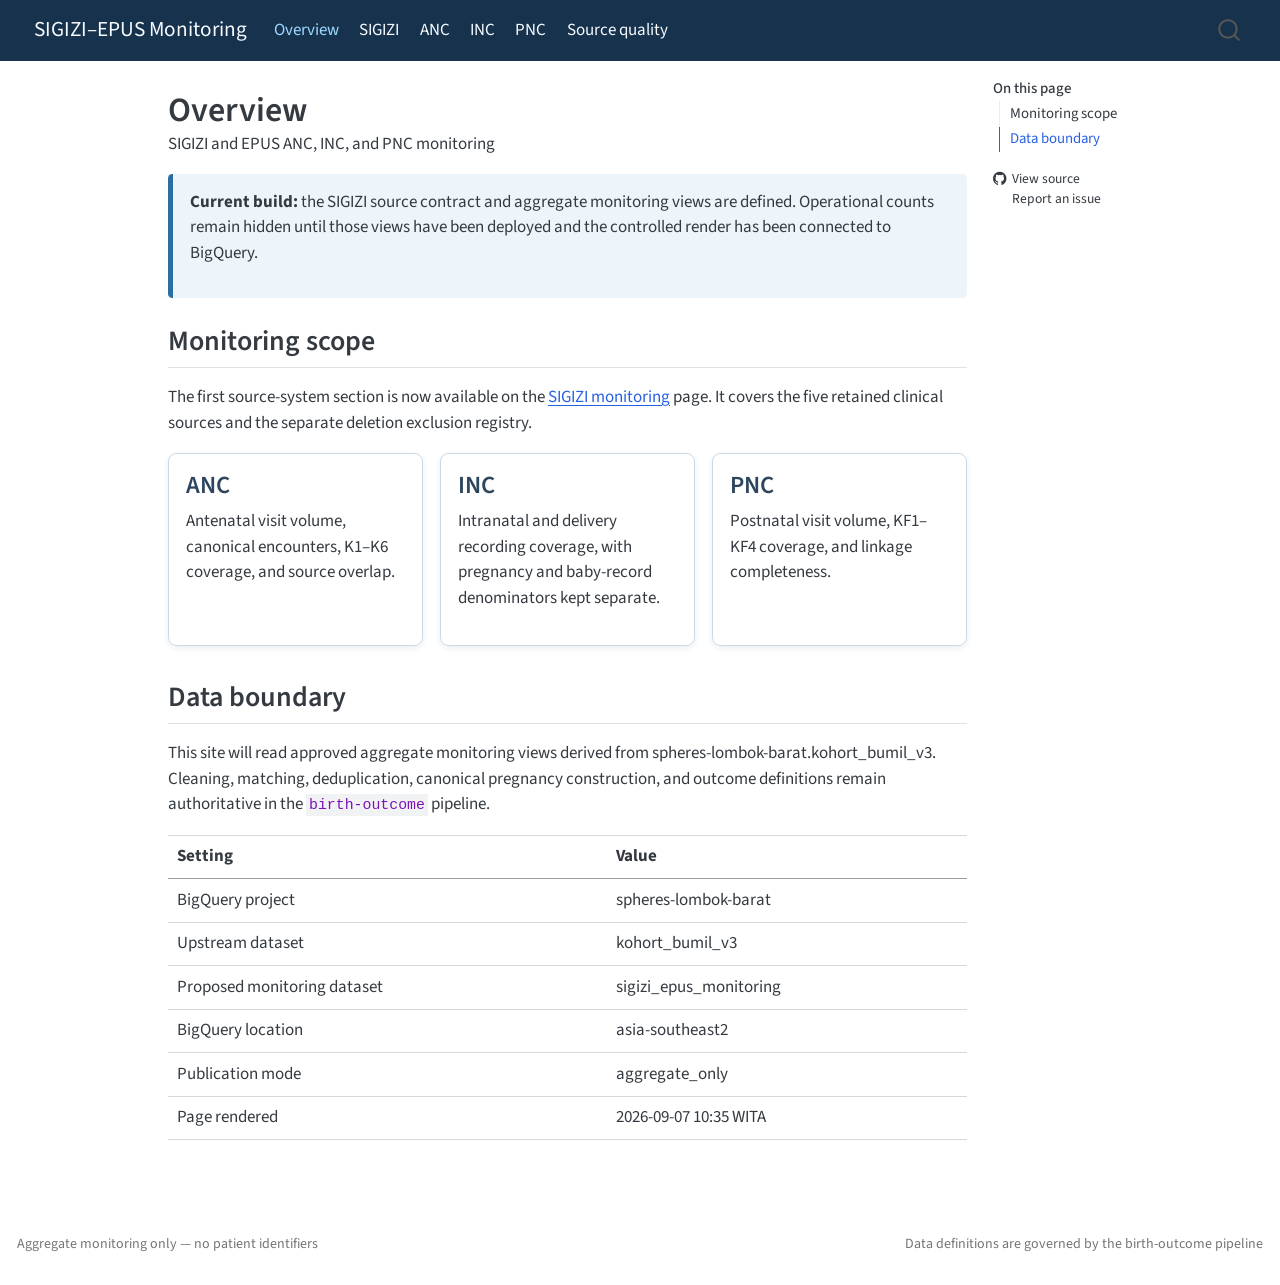
==== commit 5efdc076: "Built site for gh-pages" ====
--- a/index.html
+++ b/index.html
@@ -2,7 +2,7 @@
 <html xmlns="http://www.w3.org/1999/xhtml" lang="en" xml:lang="en"><head>
 
 <meta charset="utf-8">
-<meta name="generator" content="quarto-1.7.32">
+<meta name="generator" content="quarto-1.8.25">
 
 <meta name="viewport" content="width=device-width, initial-scale=1.0, user-scalable=yes">
 
@@ -33,14 +33,15 @@
 <meta name="quarto:offset" content="./">
 <script src="site_libs/quarto-html/quarto.js" type="module"></script>
 <script src="site_libs/quarto-html/tabsets/tabsets.js" type="module"></script>
+<script src="site_libs/quarto-html/axe/axe-check.js" type="module"></script>
 <script src="site_libs/quarto-html/popper.min.js"></script>
 <script src="site_libs/quarto-html/tippy.umd.min.js"></script>
 <script src="site_libs/quarto-html/anchor.min.js"></script>
 <link href="site_libs/quarto-html/tippy.css" rel="stylesheet">
-<link href="site_libs/quarto-html/quarto-syntax-highlighting-37eea08aefeeee20ff55810ff984fec1.css" rel="stylesheet" id="quarto-text-highlighting-styles">
+<link href="site_libs/quarto-html/quarto-syntax-highlighting-7b89279ff1a6dce999919e0e67d4d9ec.css" rel="stylesheet" id="quarto-text-highlighting-styles">
 <script src="site_libs/bootstrap/bootstrap.min.js"></script>
 <link href="site_libs/bootstrap/bootstrap-icons.css" rel="stylesheet">
-<link href="site_libs/bootstrap/bootstrap-dfb324f25d9b1687192fa8be62ac8f9c.min.css" rel="stylesheet" append-hash="true" id="quarto-bootstrap" data-mode="light">
+<link href="site_libs/bootstrap/bootstrap-e31584831b205ffbb2d98406f31c2a5b.min.css" rel="stylesheet" append-hash="true" id="quarto-bootstrap" data-mode="light">
 <script id="quarto-search-options" type="application/json">{
   "location": "navbar",
   "copy-button": false,
@@ -80,6 +81,8 @@
     <nav class="navbar navbar-expand-lg " data-bs-theme="dark">
       <div class="navbar-container container-fluid">
       <div class="navbar-brand-container mx-auto">
+    <a href="./index.html" class="navbar-brand navbar-brand-logo">
+    </a>
     <a class="navbar-brand" href="./index.html">
     <span class="navbar-title">SIGIZI–EPUS Monitoring</span>
     </a>
@@ -216,7 +219,7 @@
 </tr>
 <tr class="even">
 <td>Page rendered</td>
-<td>2026-09-06 23:30 WITA</td>
+<td>2026-09-07 10:35 WITA</td>
 </tr>
 </tbody>
 </table>
@@ -276,13 +279,14 @@
       e.clearSelection();
     }
     const getTextToCopy = function(trigger) {
-        const codeEl = trigger.previousElementSibling.cloneNode(true);
-        for (const childEl of codeEl.children) {
-          if (isCodeAnnotation(childEl)) {
-            childEl.remove();
-          }
-        }
-        return codeEl.innerText;
+      const outerScaffold = trigger.parentElement.cloneNode(true);
+      const codeEl = outerScaffold.querySelector('code');
+      for (const childEl of codeEl.children) {
+        if (isCodeAnnotation(childEl)) {
+          childEl.remove();
+        }
+      }
+      return codeEl.innerText;
     }
     const clipboard = new window.ClipboardJS('.code-copy-button:not([data-in-quarto-modal])', {
       text: getTextToCopy
--- a/site_libs/quarto-html/quarto-syntax-highlighting-7b89279ff1a6dce999919e0e67d4d9ec.css
+++ b/site_libs/quarto-html/quarto-syntax-highlighting-7b89279ff1a6dce999919e0e67d4d9ec.css
@@ -0,0 +1,236 @@
+/* quarto syntax highlight colors */
+:root {
+  --quarto-hl-ot-color: #003B4F;
+  --quarto-hl-at-color: #657422;
+  --quarto-hl-ss-color: #20794D;
+  --quarto-hl-an-color: #5E5E5E;
+  --quarto-hl-fu-color: #4758AB;
+  --quarto-hl-st-color: #20794D;
+  --quarto-hl-cf-color: #003B4F;
+  --quarto-hl-op-color: #5E5E5E;
+  --quarto-hl-er-color: #AD0000;
+  --quarto-hl-bn-color: #AD0000;
+  --quarto-hl-al-color: #AD0000;
+  --quarto-hl-va-color: #111111;
+  --quarto-hl-bu-color: inherit;
+  --quarto-hl-ex-color: inherit;
+  --quarto-hl-pp-color: #AD0000;
+  --quarto-hl-in-color: #5E5E5E;
+  --quarto-hl-vs-color: #20794D;
+  --quarto-hl-wa-color: #5E5E5E;
+  --quarto-hl-do-color: #5E5E5E;
+  --quarto-hl-im-color: #00769E;
+  --quarto-hl-ch-color: #20794D;
+  --quarto-hl-dt-color: #AD0000;
+  --quarto-hl-fl-color: #AD0000;
+  --quarto-hl-co-color: #5E5E5E;
+  --quarto-hl-cv-color: #5E5E5E;
+  --quarto-hl-cn-color: #8f5902;
+  --quarto-hl-sc-color: #5E5E5E;
+  --quarto-hl-dv-color: #AD0000;
+  --quarto-hl-kw-color: #003B4F;
+}
+
+/* other quarto variables */
+:root {
+  --quarto-font-monospace: SFMono-Regular, Menlo, Monaco, Consolas, "Liberation Mono", "Courier New", monospace;
+}
+
+/* syntax highlight based on Pandoc's rules */
+pre > code.sourceCode > span {
+  color: #003B4F;
+}
+
+code.sourceCode > span {
+  color: #003B4F;
+}
+
+div.sourceCode,
+div.sourceCode pre.sourceCode {
+  color: #003B4F;
+}
+
+/* Normal */
+code span {
+  color: #003B4F;
+}
+
+/* Alert */
+code span.al {
+  color: #AD0000;
+  font-style: inherit;
+}
+
+/* Annotation */
+code span.an {
+  color: #5E5E5E;
+  font-style: inherit;
+}
+
+/* Attribute */
+code span.at {
+  color: #657422;
+  font-style: inherit;
+}
+
+/* BaseN */
+code span.bn {
+  color: #AD0000;
+  font-style: inherit;
+}
+
+/* BuiltIn */
+code span.bu {
+  font-style: inherit;
+}
+
+/* ControlFlow */
+code span.cf {
+  color: #003B4F;
+  font-weight: bold;
+  font-style: inherit;
+}
+
+/* Char */
+code span.ch {
+  color: #20794D;
+  font-style: inherit;
+}
+
+/* Constant */
+code span.cn {
+  color: #8f5902;
+  font-style: inherit;
+}
+
+/* Comment */
+code span.co {
+  color: #5E5E5E;
+  font-style: inherit;
+}
+
+/* CommentVar */
+code span.cv {
+  color: #5E5E5E;
+  font-style: italic;
+}
+
+/* Documentation */
+code span.do {
+  color: #5E5E5E;
+  font-style: italic;
+}
+
+/* DataType */
+code span.dt {
+  color: #AD0000;
+  font-style: inherit;
+}
+
+/* DecVal */
+code span.dv {
+  color: #AD0000;
+  font-style: inherit;
+}
+
+/* Error */
+code span.er {
+  color: #AD0000;
+  font-style: inherit;
+}
+
+/* Extension */
+code span.ex {
+  font-style: inherit;
+}
+
+/* Float */
+code span.fl {
+  color: #AD0000;
+  font-style: inherit;
+}
+
+/* Function */
+code span.fu {
+  color: #4758AB;
+  font-style: inherit;
+}
+
+/* Import */
+code span.im {
+  color: #00769E;
+  font-style: inherit;
+}
+
+/* Information */
+code span.in {
+  color: #5E5E5E;
+  font-style: inherit;
+}
+
+/* Keyword */
+code span.kw {
+  color: #003B4F;
+  font-weight: bold;
+  font-style: inherit;
+}
+
+/* Operator */
+code span.op {
+  color: #5E5E5E;
+  font-style: inherit;
+}
+
+/* Other */
+code span.ot {
+  color: #003B4F;
+  font-style: inherit;
+}
+
+/* Preprocessor */
+code span.pp {
+  color: #AD0000;
+  font-style: inherit;
+}
+
+/* SpecialChar */
+code span.sc {
+  color: #5E5E5E;
+  font-style: inherit;
+}
+
+/* SpecialString */
+code span.ss {
+  color: #20794D;
+  font-style: inherit;
+}
+
+/* String */
+code span.st {
+  color: #20794D;
+  font-style: inherit;
+}
+
+/* Variable */
+code span.va {
+  color: #111111;
+  font-style: inherit;
+}
+
+/* VerbatimString */
+code span.vs {
+  color: #20794D;
+  font-style: inherit;
+}
+
+/* Warning */
+code span.wa {
+  color: #5E5E5E;
+  font-style: italic;
+}
+
+.prevent-inlining {
+  content: "</";
+}
+
+/*# sourceMappingURL=3944bc705cfaf4c80e56f77c5205168a.css.map */
--- a/styles.css
+++ b/styles.css
@@ -51,6 +51,19 @@
   margin-top: 0;
 }
 
+.metric-value {
+  color: var(--monitor-navy);
+  font-size: 1.8rem;
+  font-weight: 700;
+  line-height: 1.1;
+  margin: 0.25rem 0 0.5rem;
+}
+
+.metric-note {
+  color: #4d6173;
+  font-size: 0.9rem;
+}
+
 @media (max-width: 767.98px) {
   .metric-grid {
     grid-template-columns: minmax(0, 1fr);
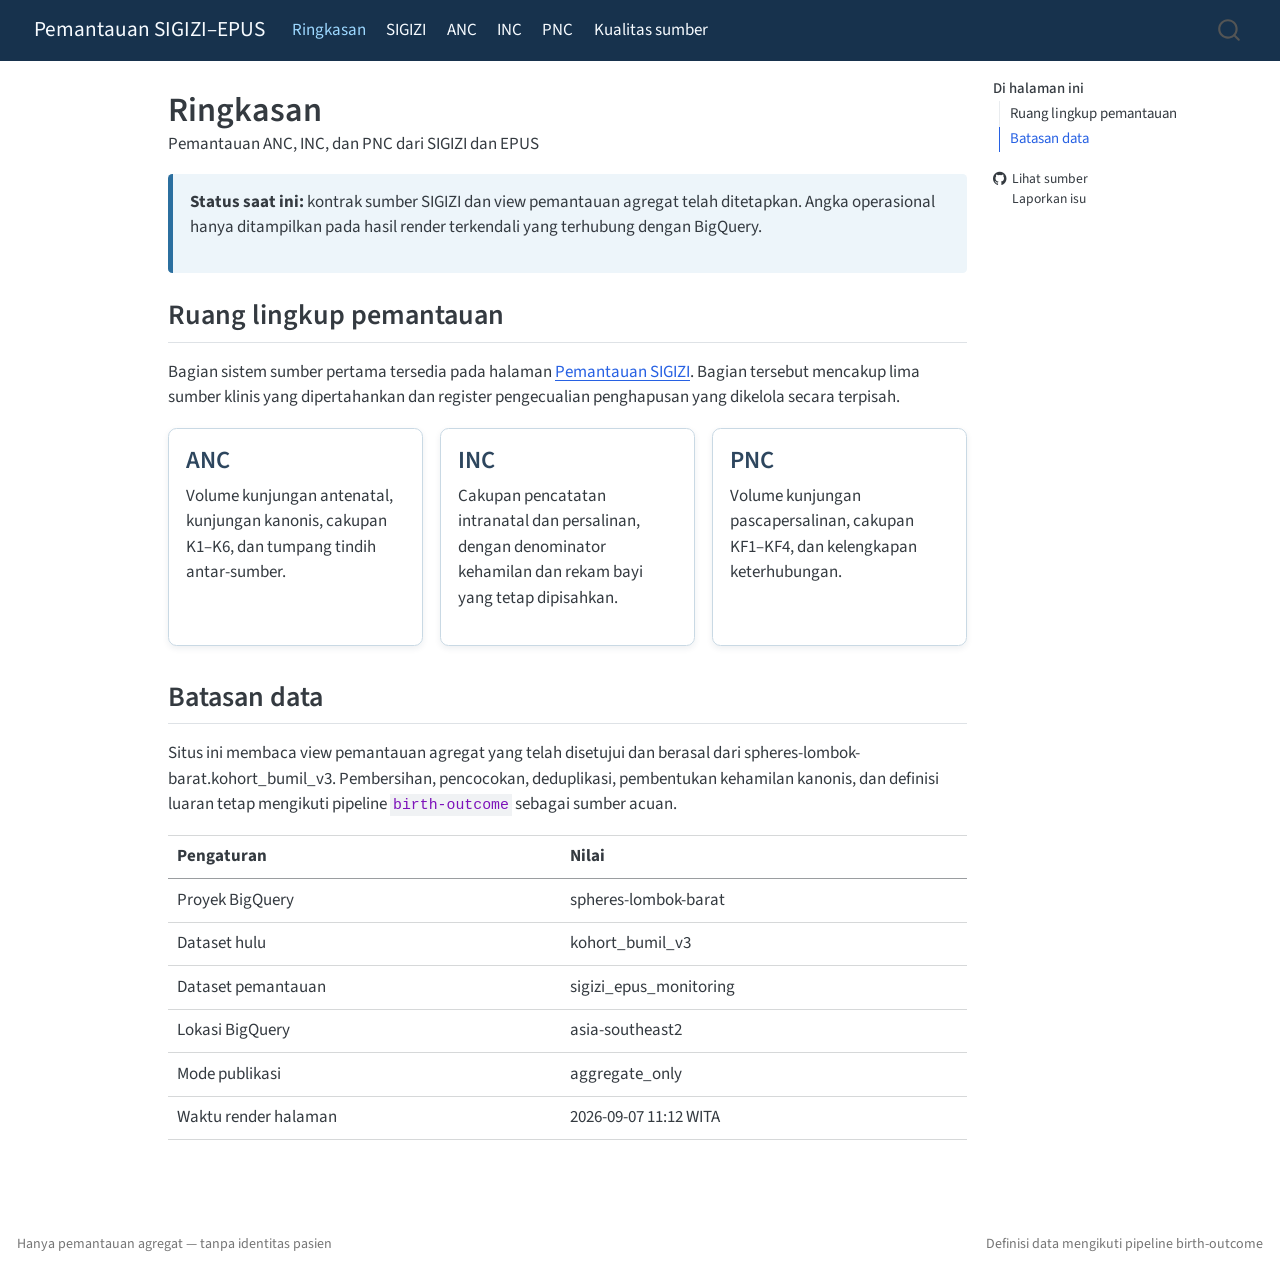
==== commit e759d2f9: "Built site for gh-pages" ====
--- a/index.html
+++ b/index.html
@@ -1,14 +1,14 @@
 <!DOCTYPE html>
-<html xmlns="http://www.w3.org/1999/xhtml" lang="en" xml:lang="en"><head>
+<html xmlns="http://www.w3.org/1999/xhtml" lang="id" xml:lang="id"><head>
 
 <meta charset="utf-8">
 <meta name="generator" content="quarto-1.8.25">
 
 <meta name="viewport" content="width=device-width, initial-scale=1.0, user-scalable=yes">
 
-<meta name="description" content="SIGIZI and EPUS ANC, INC, and PNC monitoring">
-
-<title>Overview – SIGIZI–EPUS Monitoring</title>
+<meta name="description" content="Pemantauan ANC, INC, dan PNC dari SIGIZI dan EPUS">
+
+<title>Ringkasan – Pemantauan SIGIZI–EPUS</title>
 <style>
 code{white-space: pre-wrap;}
 span.smallcaps{font-variant: small-caps;}
@@ -56,17 +56,17 @@
   ],
   "show-item-context": false,
   "language": {
-    "search-no-results-text": "No results",
-    "search-matching-documents-text": "matching documents",
-    "search-copy-link-title": "Copy link to search",
-    "search-hide-matches-text": "Hide additional matches",
-    "search-more-match-text": "more match in this document",
-    "search-more-matches-text": "more matches in this document",
-    "search-clear-button-title": "Clear",
+    "search-no-results-text": "Tidak ada hasil",
+    "search-matching-documents-text": "dokumen cocok",
+    "search-copy-link-title": "Salin tautan untuk mencari",
+    "search-hide-matches-text": "Sembunyikan kecocokan lainnya",
+    "search-more-match-text": "kecocokan lainnya di dokumen ini",
+    "search-more-matches-text": "kecocokan lainnya di dokumen ini",
+    "search-clear-button-title": "Hapus",
     "search-text-placeholder": "",
-    "search-detached-cancel-button-title": "Cancel",
-    "search-submit-button-title": "Submit",
-    "search-label": "Search"
+    "search-detached-cancel-button-title": "Batal",
+    "search-submit-button-title": "Kirim",
+    "search-label": "Mencari"
   }
 }</script>
 
@@ -84,18 +84,18 @@
     <a href="./index.html" class="navbar-brand navbar-brand-logo">
     </a>
     <a class="navbar-brand" href="./index.html">
-    <span class="navbar-title">SIGIZI–EPUS Monitoring</span>
+    <span class="navbar-title">Pemantauan SIGIZI–EPUS</span>
     </a>
   </div>
-            <div id="quarto-search" class="" title="Search"></div>
-          <button class="navbar-toggler" type="button" data-bs-toggle="collapse" data-bs-target="#navbarCollapse" aria-controls="navbarCollapse" role="menu" aria-expanded="false" aria-label="Toggle navigation" onclick="if (window.quartoToggleHeadroom) { window.quartoToggleHeadroom(); }">
+            <div id="quarto-search" class="" title="Mencari"></div>
+          <button class="navbar-toggler" type="button" data-bs-toggle="collapse" data-bs-target="#navbarCollapse" aria-controls="navbarCollapse" role="menu" aria-expanded="false" aria-label="Alihkan navigasi" onclick="if (window.quartoToggleHeadroom) { window.quartoToggleHeadroom(); }">
   <span class="navbar-toggler-icon"></span>
 </button>
           <div class="collapse navbar-collapse" id="navbarCollapse">
             <ul class="navbar-nav navbar-nav-scroll me-auto">
   <li class="nav-item">
     <a class="nav-link active" href="./index.html" aria-current="page"> 
-<span class="menu-text">Overview</span></a>
+<span class="menu-text">Ringkasan</span></a>
   </li>  
   <li class="nav-item">
     <a class="nav-link" href="./sigizi.html"> 
@@ -115,7 +115,7 @@
   </li>  
   <li class="nav-item">
     <a class="nav-link" href="./source-quality.html"> 
-<span class="menu-text">Source quality</span></a>
+<span class="menu-text">Kualitas sumber</span></a>
   </li>  
 </ul>
           </div> <!-- /navcollapse -->
@@ -130,25 +130,25 @@
 <!-- margin-sidebar -->
     <div id="quarto-margin-sidebar" class="sidebar margin-sidebar">
         <nav id="TOC" role="doc-toc" class="toc-active">
-    <h2 id="toc-title">On this page</h2>
+    <h2 id="toc-title">Di halaman ini</h2>
    
   <ul>
-  <li><a href="#monitoring-scope" id="toc-monitoring-scope" class="nav-link active" data-scroll-target="#monitoring-scope">Monitoring scope</a></li>
-  <li><a href="#data-boundary" id="toc-data-boundary" class="nav-link" data-scroll-target="#data-boundary">Data boundary</a></li>
+  <li><a href="#ruang-lingkup-pemantauan" id="toc-ruang-lingkup-pemantauan" class="nav-link active" data-scroll-target="#ruang-lingkup-pemantauan">Ruang lingkup pemantauan</a></li>
+  <li><a href="#batasan-data" id="toc-batasan-data" class="nav-link" data-scroll-target="#batasan-data">Batasan data</a></li>
   </ul>
-<div class="toc-actions"><ul><li><a href="https://github.com/oucru-id/sigizi-epus-monitoring/blob/main/index.qmd" class="toc-action"><i class="bi bi-github"></i>View source</a></li><li><a href="https://github.com/oucru-id/sigizi-epus-monitoring/issues/new" class="toc-action"><i class="bi empty"></i>Report an issue</a></li></ul></div></nav>
+<div class="toc-actions"><ul><li><a href="https://github.com/oucru-id/sigizi-epus-monitoring/blob/main/index.qmd" class="toc-action"><i class="bi bi-github"></i>Lihat sumber</a></li><li><a href="https://github.com/oucru-id/sigizi-epus-monitoring/issues/new" class="toc-action"><i class="bi empty"></i>Laporkan isu</a></li></ul></div></nav>
     </div>
 <!-- main -->
 <main class="content" id="quarto-document-content">
 
 <header id="title-block-header" class="quarto-title-block default">
 <div class="quarto-title">
-<h1 class="title">Overview</h1>
+<h1 class="title">Ringkasan</h1>
 </div>
 
 <div>
   <div class="description">
-    SIGIZI and EPUS ANC, INC, and PNC monitoring
+    Pemantauan ANC, INC, dan PNC dari SIGIZI dan EPUS
   </div>
 </div>
 
@@ -166,60 +166,60 @@
 
 
 <div class="status-banner">
-<p><strong>Current build:</strong> the SIGIZI source contract and aggregate monitoring views are defined. Operational counts remain hidden until those views have been deployed and the controlled render has been connected to BigQuery.</p>
+<p><strong>Status saat ini:</strong> kontrak sumber SIGIZI dan view pemantauan agregat telah ditetapkan. Angka operasional hanya ditampilkan pada hasil render terkendali yang terhubung dengan BigQuery.</p>
 </div>
-<section id="monitoring-scope" class="level2">
-<h2 class="anchored" data-anchor-id="monitoring-scope">Monitoring scope</h2>
-<p>The first source-system section is now available on the <a href="./sigizi.html">SIGIZI monitoring</a> page. It covers the five retained clinical sources and the separate deletion exclusion registry.</p>
+<section id="ruang-lingkup-pemantauan" class="level2">
+<h2 class="anchored" data-anchor-id="ruang-lingkup-pemantauan">Ruang lingkup pemantauan</h2>
+<p>Bagian sistem sumber pertama tersedia pada halaman <a href="./sigizi.html">Pemantauan SIGIZI</a>. Bagian tersebut mencakup lima sumber klinis yang dipertahankan dan register pengecualian penghapusan yang dikelola secara terpisah.</p>
 <div class="metric-grid">
 <section id="anc" class="level3 metric-card">
 <h3 class="anchored" data-anchor-id="anc">ANC</h3>
-<p>Antenatal visit volume, canonical encounters, K1–K6 coverage, and source overlap.</p>
+<p>Volume kunjungan antenatal, kunjungan kanonis, cakupan K1–K6, dan tumpang tindih antar-sumber.</p>
 </section>
 <section id="inc" class="level3 metric-card">
 <h3 class="anchored" data-anchor-id="inc">INC</h3>
-<p>Intranatal and delivery recording coverage, with pregnancy and baby-record denominators kept separate.</p>
+<p>Cakupan pencatatan intranatal dan persalinan, dengan denominator kehamilan dan rekam bayi yang tetap dipisahkan.</p>
 </section>
 <section id="pnc" class="level3 metric-card">
 <h3 class="anchored" data-anchor-id="pnc">PNC</h3>
-<p>Postnatal visit volume, KF1–KF4 coverage, and linkage completeness.</p>
+<p>Volume kunjungan pascapersalinan, cakupan KF1–KF4, dan kelengkapan keterhubungan.</p>
 </section>
 </div>
 </section>
-<section id="data-boundary" class="level2">
-<h2 class="anchored" data-anchor-id="data-boundary">Data boundary</h2>
-<p>This site will read approved aggregate monitoring views derived from spheres-lombok-barat.kohort_bumil_v3. Cleaning, matching, deduplication, canonical pregnancy construction, and outcome definitions remain authoritative in the <code>birth-outcome</code> pipeline.</p>
+<section id="batasan-data" class="level2">
+<h2 class="anchored" data-anchor-id="batasan-data">Batasan data</h2>
+<p>Situs ini membaca view pemantauan agregat yang telah disetujui dan berasal dari spheres-lombok-barat.kohort_bumil_v3. Pembersihan, pencocokan, deduplikasi, pembentukan kehamilan kanonis, dan definisi luaran tetap mengikuti pipeline <code>birth-outcome</code> sebagai sumber acuan.</p>
 <table class="caption-top table">
 <thead>
 <tr class="header">
-<th>Setting</th>
-<th>Value</th>
+<th>Pengaturan</th>
+<th>Nilai</th>
 </tr>
 </thead>
 <tbody>
 <tr class="odd">
-<td>BigQuery project</td>
+<td>Proyek BigQuery</td>
 <td>spheres-lombok-barat</td>
 </tr>
 <tr class="even">
-<td>Upstream dataset</td>
+<td>Dataset hulu</td>
 <td>kohort_bumil_v3</td>
 </tr>
 <tr class="odd">
-<td>Proposed monitoring dataset</td>
+<td>Dataset pemantauan</td>
 <td>sigizi_epus_monitoring</td>
 </tr>
 <tr class="even">
-<td>BigQuery location</td>
+<td>Lokasi BigQuery</td>
 <td>asia-southeast2</td>
 </tr>
 <tr class="odd">
-<td>Publication mode</td>
+<td>Mode publikasi</td>
 <td>aggregate_only</td>
 </tr>
 <tr class="even">
-<td>Page rendered</td>
-<td>2026-09-07 10:35 WITA</td>
+<td>Waktu render halaman</td>
+<td>2026-09-07 11:12 WITA</td>
 </tr>
 </tbody>
 </table>
@@ -253,12 +253,12 @@
       // flash "checked"
       button.classList.add('code-copy-button-checked');
       var currentTitle = button.getAttribute("title");
-      button.setAttribute("title", "Copied!");
+      button.setAttribute("title", "Disalin!");
       let tooltip;
       if (window.bootstrap) {
         button.setAttribute("data-bs-toggle", "tooltip");
         button.setAttribute("data-bs-placement", "left");
-        button.setAttribute("data-bs-title", "Copied!");
+        button.setAttribute("data-bs-title", "Disalin!");
         tooltip = new bootstrap.Tooltip(button, 
           { trigger: "manual", 
             customClass: "code-copy-button-tooltip",
@@ -637,13 +637,13 @@
 <footer class="footer">
   <div class="nav-footer">
     <div class="nav-footer-left">
-<p>Aggregate monitoring only — no patient identifiers</p>
+<p>Hanya pemantauan agregat — tanpa identitas pasien</p>
 </div>   
     <div class="nav-footer-center">
       &nbsp;
-    <div class="toc-actions d-sm-block d-md-none"><ul><li><a href="https://github.com/oucru-id/sigizi-epus-monitoring/blob/main/index.qmd" class="toc-action"><i class="bi bi-github"></i>View source</a></li><li><a href="https://github.com/oucru-id/sigizi-epus-monitoring/issues/new" class="toc-action"><i class="bi empty"></i>Report an issue</a></li></ul></div></div>
+    <div class="toc-actions d-sm-block d-md-none"><ul><li><a href="https://github.com/oucru-id/sigizi-epus-monitoring/blob/main/index.qmd" class="toc-action"><i class="bi bi-github"></i>Lihat sumber</a></li><li><a href="https://github.com/oucru-id/sigizi-epus-monitoring/issues/new" class="toc-action"><i class="bi empty"></i>Laporkan isu</a></li></ul></div></div>
     <div class="nav-footer-right">
-<p>Data definitions are governed by the birth-outcome pipeline</p>
+<p>Definisi data mengikuti pipeline birth-outcome</p>
 </div>
   </div>
 </footer>
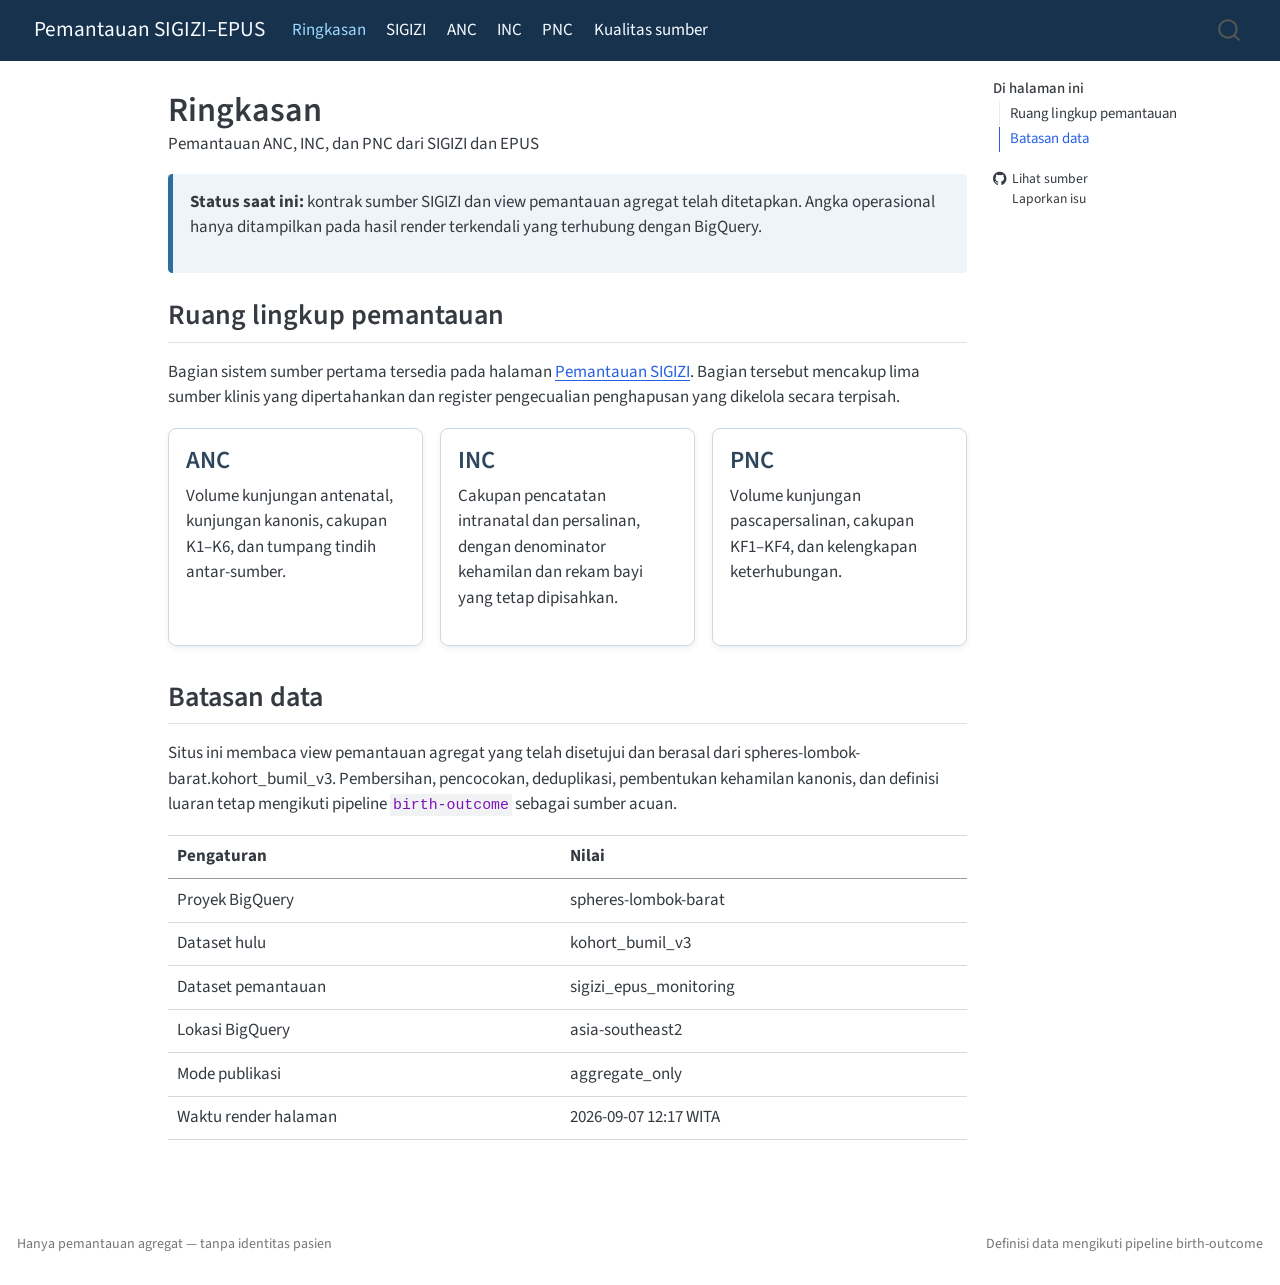
==== commit e24732ad: "Built site for gh-pages" ====
--- a/index.html
+++ b/index.html
@@ -219,7 +219,7 @@
 </tr>
 <tr class="even">
 <td>Waktu render halaman</td>
-<td>2026-09-07 11:12 WITA</td>
+<td>2026-09-07 12:17 WITA</td>
 </tr>
 </tbody>
 </table>
--- a/styles.css
+++ b/styles.css
@@ -64,9 +64,102 @@
   font-size: 0.9rem;
 }
 
+.dashboard-section-intro {
+  color: #4d6173;
+  margin-top: -0.35rem;
+}
+
+.chart-grid {
+  display: grid;
+  gap: 1.25rem;
+  grid-template-columns: repeat(2, minmax(0, 1fr));
+  margin: 1rem 0 1.75rem;
+}
+
+.chart-panel {
+  border: 1px solid var(--monitor-border);
+  border-radius: 0.5rem;
+  min-width: 0;
+  padding: 1rem 1.1rem;
+}
+
+.chart-panel h3 {
+  color: var(--monitor-navy);
+  font-size: 1.05rem;
+  margin: 0 0 0.9rem;
+}
+
+.monitor-bar-chart {
+  display: grid;
+  gap: 0.75rem;
+}
+
+.monitor-bar-row {
+  align-items: start;
+  display: grid;
+  gap: 0.65rem;
+  grid-template-columns: minmax(7rem, 1.15fr) minmax(8rem, 3fr) 4.2rem;
+}
+
+.monitor-bar-label {
+  color: var(--monitor-navy);
+  font-size: 0.88rem;
+  font-weight: 600;
+  line-height: 1.2;
+}
+
+.monitor-bar-track {
+  background: #e7eef3;
+  border-radius: 999px;
+  height: 0.72rem;
+  overflow: hidden;
+}
+
+.monitor-bar-fill {
+  border-radius: 999px;
+  height: 100%;
+  min-width: 0.15rem;
+}
+
+.monitor-bar-detail {
+  color: #667a8b;
+  font-size: 0.73rem;
+  line-height: 1.25;
+  margin-top: 0.22rem;
+}
+
+.monitor-bar-value {
+  color: var(--monitor-navy);
+  font-size: 0.88rem;
+  font-weight: 700;
+  text-align: right;
+}
+
+.definition-box {
+  background: #f7fafc;
+  border: 1px solid var(--monitor-border);
+  border-radius: 0.5rem;
+  padding: 0.85rem 1rem;
+}
+
+.table-note {
+  color: #667a8b;
+  font-size: 0.82rem;
+  margin-top: 0.5rem;
+}
+
 @media (max-width: 767.98px) {
   .metric-grid {
     grid-template-columns: minmax(0, 1fr);
+  }
+
+  .chart-grid {
+    grid-template-columns: minmax(0, 1fr);
+  }
+
+  .monitor-bar-row {
+    gap: 0.4rem;
+    grid-template-columns: minmax(5.5rem, 1fr) minmax(7rem, 2fr) 3.5rem;
   }
 
   .status-banner {
